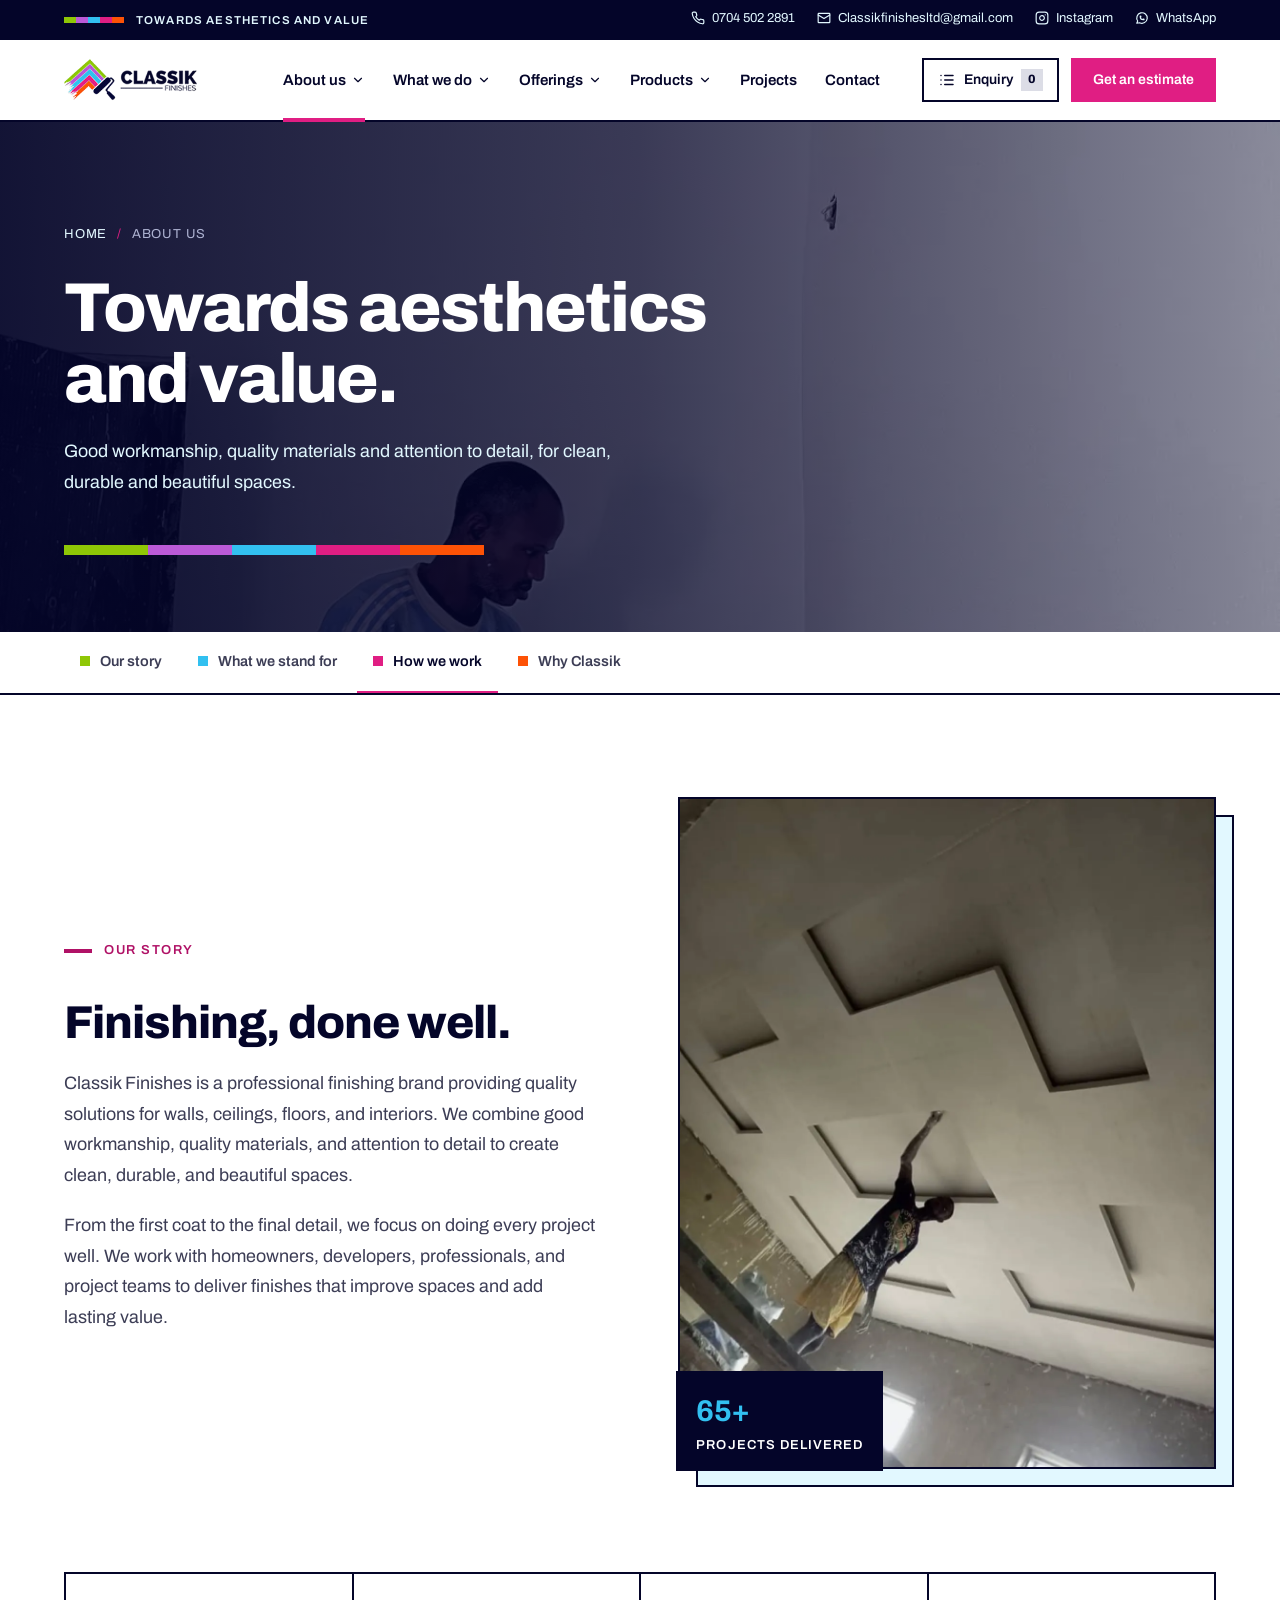
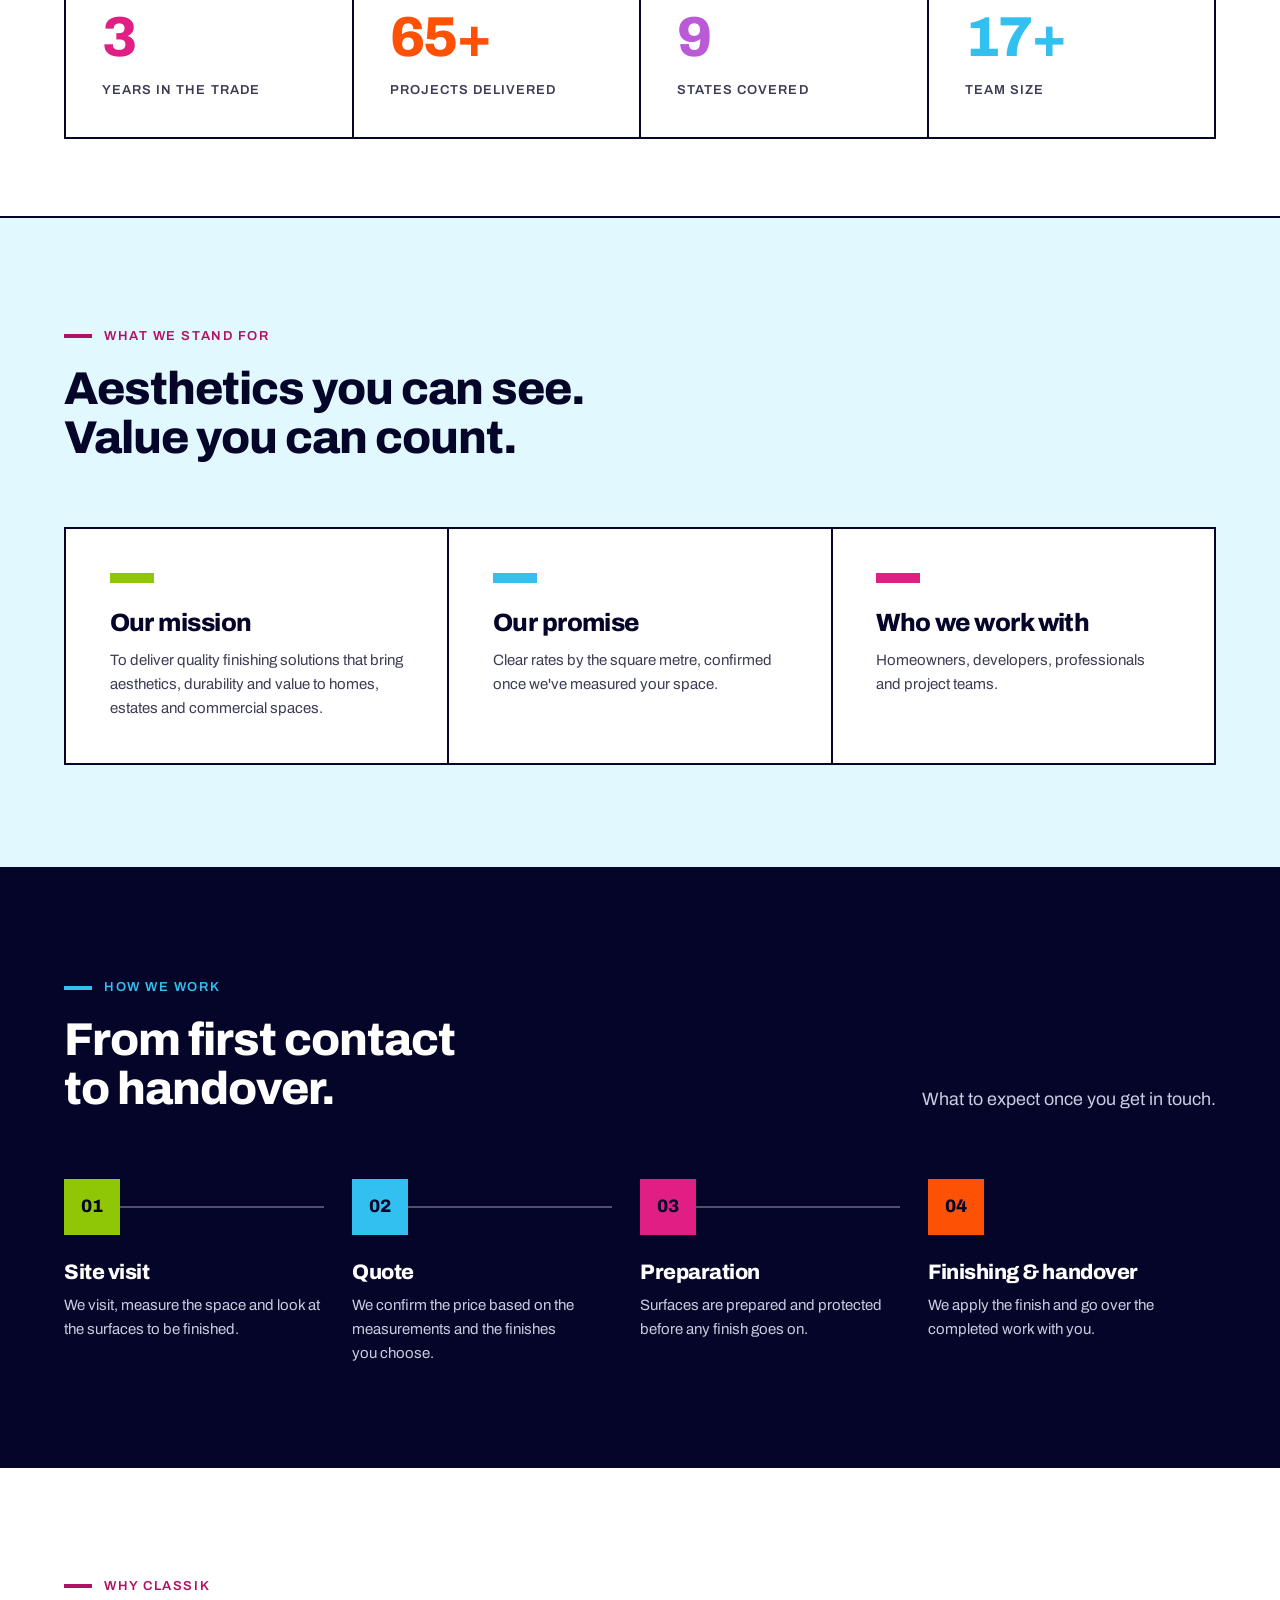
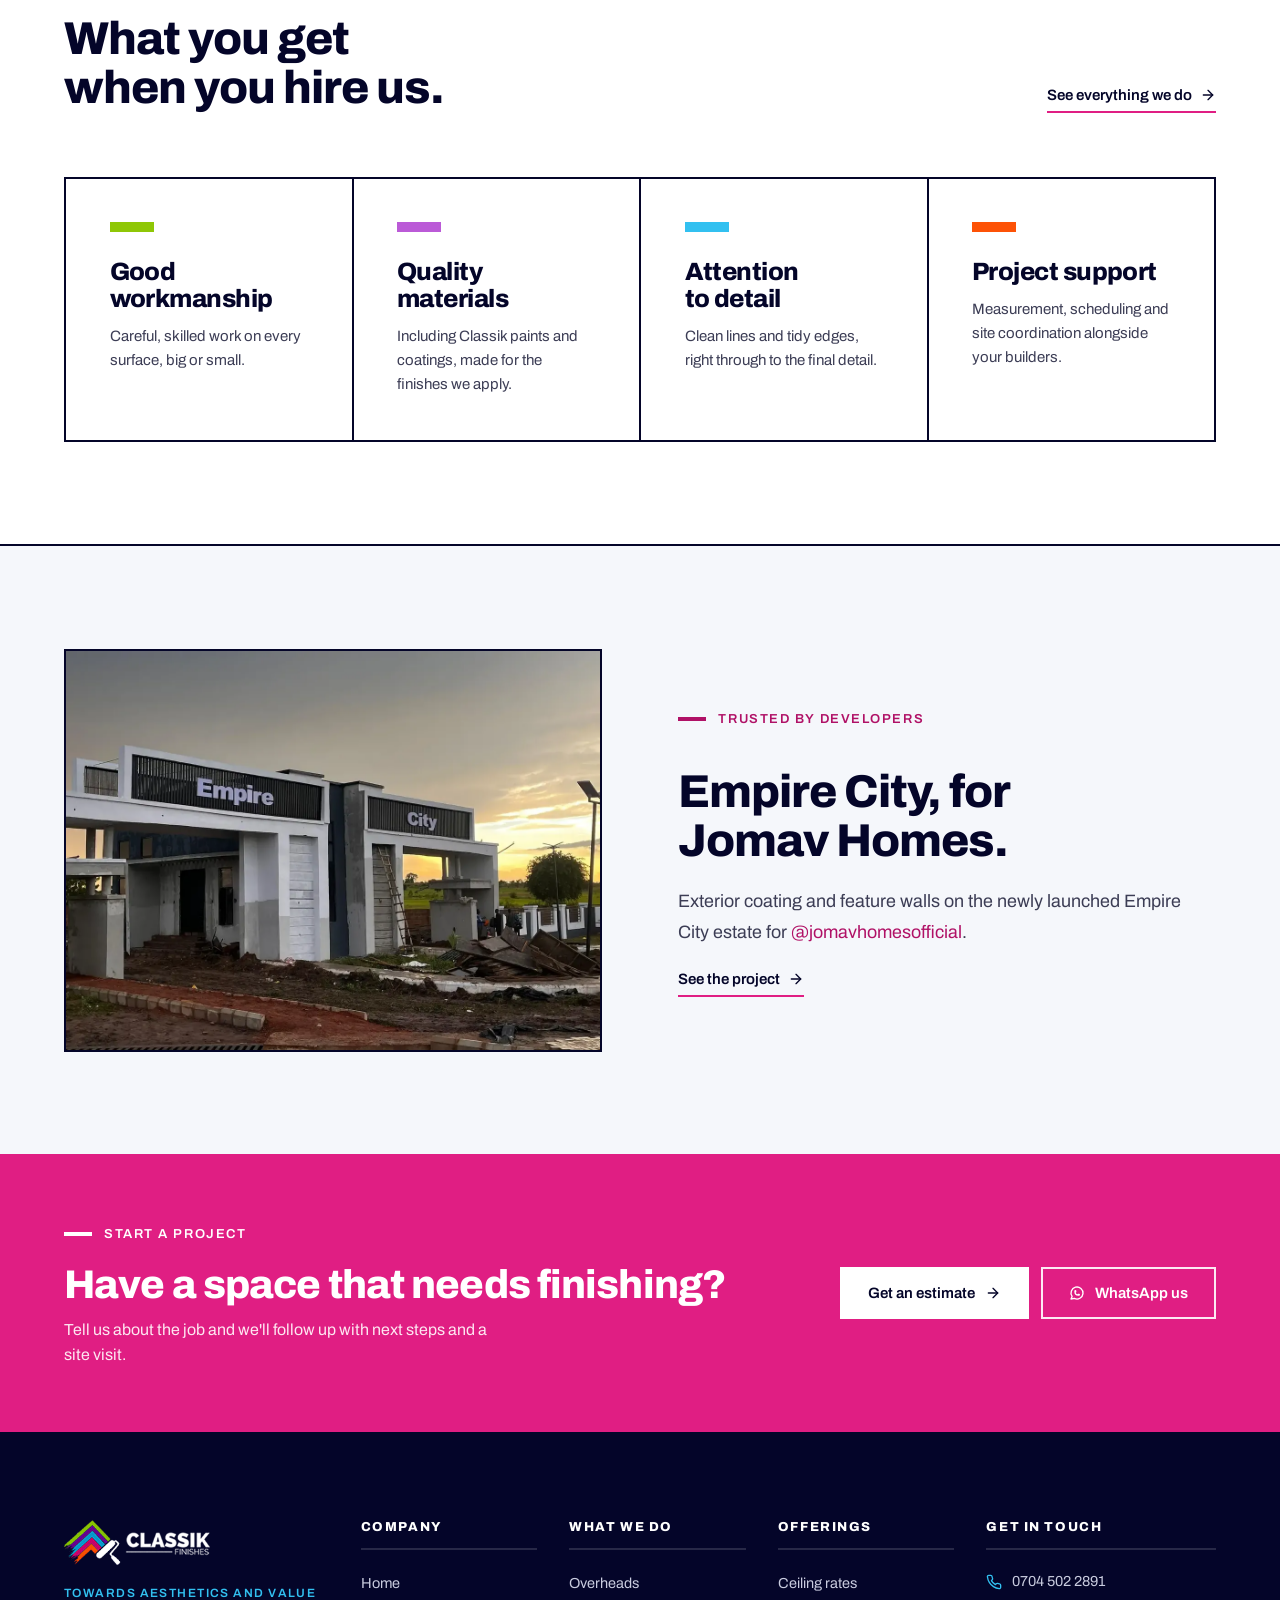
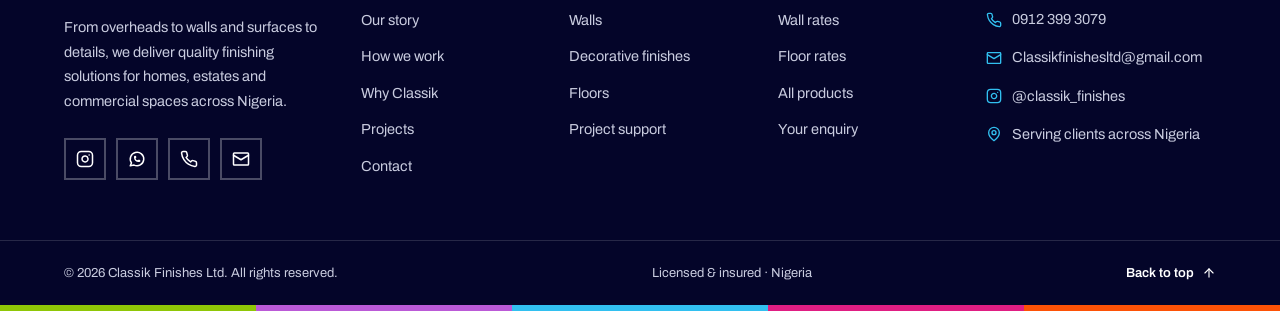
==== about/index.html @ a71bdcdf "Split site into multi-page layout with shared header and footer Replace the single-page prototype wi" ====
<!DOCTYPE html>
<html lang="en">
<head>
<meta charset="utf-8">
<meta name="viewport" content="width=device-width, initial-scale=1">
<title>About us — Classik Finishes</title>
<meta name="description" content="Classik Finishes is a professional finishing brand providing quality solutions for walls, ceilings, floors and interiors.">
<meta name="theme-color" content="#040529">
<link rel="icon" href="../assets/img/favicon.png">
<link rel="preconnect" href="https://fonts.googleapis.com">
<link rel="preconnect" href="https://fonts.gstatic.com" crossorigin>
<link rel="stylesheet" href="https://fonts.googleapis.com/css2?family=Archivo:wght@400;500;600;700;800&display=swap">
<link rel="stylesheet" href="../assets/css/site.css">
<script>document.documentElement.classList.add("js")</script>
<script src="../assets/js/data.js"></script>
<script src="../assets/js/site.js" defer></script>
</head>
<body id="top" data-page="about">
<script src="../assets/js/layout.js" data-part="header"></script>

<main id="main">

  <section class="page-hero">
    <div class="page-hero-media"><img src="../assets/img/interior-painting.webp" alt=""></div>
    <div class="container page-hero-inner">
      <ol class="breadcrumb"><li><a href="../">Home</a></li><li>About us</li></ol>
      <h1>Towards aesthetics and value.</h1>
      <p class="lead">Good workmanship, quality materials and attention to detail, for clean, durable and beautiful spaces.</p>
      <span class="brandbar brandbar-lg" aria-hidden="true"><i></i><i></i><i></i><i></i><i></i></span>
    </div>
  </section>

  <nav class="subnav" data-subnav aria-label="On this page">
    <div class="container"><ul>
      <li><a href="#story"><span class="dot" style="background:#8FC706"></span>Our story</a></li>
      <li><a href="#values"><span class="dot" style="background:#32C0F0"></span>What we stand for</a></li>
      <li><a href="#process"><span class="dot" style="background:#E01E83"></span>How we work</a></li>
      <li><a href="#why"><span class="dot" style="background:#FD5206"></span>Why Classik</a></li>
    </ul></div>
  </nav>

  <section class="section" id="story">
    <div class="container split">
      <div class="split-body reveal">
        <p class="eyebrow">Our story</p>
        <h2 class="h-2">Finishing, done well.</h2>
        <p class="lead">Classik Finishes is a professional finishing brand providing quality solutions for walls, ceilings, floors, and interiors. We combine good workmanship, quality materials, and attention to detail to create clean, durable, and beautiful spaces.</p>
        <p class="lead">From the first coat to the final detail, we focus on doing every project well. We work with homeowners, developers, professionals, and project teams to deliver finishes that improve spaces and add lasting value.</p>
      </div>
      <div class="framed reveal">
        <img src="../assets/img/pop-ceiling-install.webp" alt="A Classik Finishes crew member casting a stepped POP ceiling" style="aspect-ratio:4/5">
        <p class="framed-badge"><strong>65+</strong>Projects delivered</p>
      </div>
    </div>
  </section>

  <section class="section-tight" style="padding-top:0">
    <div class="container">
      <div class="stats reveal-stagger" data-render="stats"></div>
    </div>
  </section>

  <section class="section section-pale" id="values">
    <div class="container">
      <div class="section-head reveal">
        <div>
          <p class="eyebrow">What we stand for</p>
          <h2 class="h-2">Aesthetics you can see. Value you can count.</h2>
        </div>
      </div>
      <div class="pillars reveal-stagger">
        <div class="pillar" style="--c:#8FC706"><h3>Our mission</h3><p>To deliver quality finishing solutions that bring aesthetics, durability and value to homes, estates and commercial spaces.</p></div>
        <div class="pillar" style="--c:#32C0F0"><h3>Our promise</h3><p>Clear rates by the square metre, confirmed once we've measured your space.</p></div>
        <div class="pillar" style="--c:#E01E83"><h3>Who we work with</h3><p>Homeowners, developers, professionals and project teams.</p></div>
      </div>
    </div>
  </section>

  <section class="section section-ink" id="process">
    <div class="container">
      <div class="section-head reveal">
        <div>
          <p class="eyebrow eyebrow-light">How we work</p>
          <h2 class="h-2">From first contact to handover.</h2>
        </div>
        <p class="lead" style="color:#c9ccdf">What to expect once you get in touch.</p>
      </div>
      <ol class="steps reveal-stagger" style="list-style:none; padding:0; margin:0">
        <li class="step" style="--c:#8FC706"><div class="step-marker"><b>01</b><i></i></div><h3>Site visit</h3><p>We visit, measure the space and look at the surfaces to be finished.</p></li>
        <li class="step" style="--c:#32C0F0"><div class="step-marker"><b>02</b><i></i></div><h3>Quote</h3><p>We confirm the price based on the measurements and the finishes you choose.</p></li>
        <li class="step" style="--c:#E01E83"><div class="step-marker"><b>03</b><i></i></div><h3>Preparation</h3><p>Surfaces are prepared and protected before any finish goes on.</p></li>
        <li class="step" style="--c:#FD5206"><div class="step-marker"><b>04</b><i></i></div><h3>Finishing &amp; handover</h3><p>We apply the finish and go over the completed work with you.</p></li>
      </ol>
    </div>
  </section>

  <section class="section" id="why">
    <div class="container">
      <div class="section-head reveal">
        <div>
          <p class="eyebrow">Why Classik</p>
          <h2 class="h-2">What you get when you hire us.</h2>
        </div>
        <a class="link-arrow" href="../what-we-do/" style="justify-self:end">See everything we do <svg class="icon" width="16" height="16" viewBox="0 0 24 24" fill="none" stroke="currentColor" stroke-width="2" stroke-linecap="round" stroke-linejoin="round" aria-hidden="true"><path d="M5 12h14"/><path d="m12 5 7 7-7 7"/></svg></a>
      </div>
      <div class="pillars pillars-4 reveal-stagger">
        <div class="pillar" style="--c:#8FC706"><h3>Good workmanship</h3><p>Careful, skilled work on every surface, big or small.</p></div>
        <div class="pillar" style="--c:#BB5AD7"><h3>Quality materials</h3><p>Including Classik paints and coatings, made for the finishes we apply.</p></div>
        <div class="pillar" style="--c:#32C0F0"><h3>Attention to detail</h3><p>Clean lines and tidy edges, right through to the final detail.</p></div>
        <div class="pillar" style="--c:#FD5206"><h3>Project support</h3><p>Measurement, scheduling and site coordination alongside your builders.</p></div>
      </div>
    </div>
  </section>

  <!-- Testimonials: hidden until entries are added to CF.testimonials in assets/js/data.js -->
  <section class="section section-soft" data-render="testimonials" hidden style="border-top:2px solid var(--ink)">
    <div class="container">
      <div class="section-head reveal">
        <div>
          <p class="eyebrow">What clients say</p>
          <h2 class="h-2">In our clients' words.</h2>
        </div>
      </div>
      <div class="testimonial-grid reveal-stagger" data-testimonial-list></div>
    </div>
  </section>

  <section class="section section-soft" style="border-top:2px solid var(--ink)">
    <div class="container split">
      <div class="framed reveal"><img src="../assets/img/empire-city-gatehouse.webp" alt="The finished Empire City entrance gatehouse"></div>
      <div class="split-body reveal">
        <p class="eyebrow">Trusted by developers</p>
        <h2 class="h-2">Empire City, for Jomav Homes.</h2>
        <p class="lead">Exterior coating and feature walls on the newly launched Empire City estate for <a href="https://www.instagram.com/jomavhomesofficial/" target="_blank" rel="noreferrer">@jomavhomesofficial</a>.</p>
        <a class="link-arrow" href="../projects/">See the project <svg class="icon" width="16" height="16" viewBox="0 0 24 24" fill="none" stroke="currentColor" stroke-width="2" stroke-linecap="round" stroke-linejoin="round" aria-hidden="true"><path d="M5 12h14"/><path d="m12 5 7 7-7 7"/></svg></a>
      </div>
    </div>
  </section>

</main>

<script src="../assets/js/layout.js" data-part="footer"></script>
</body>
</html>
---- assets/css/site.css ----
/* Classik Finishes — site stylesheet.
   Brand: ink #040529, pale blue #E2F8FF, pink #E01E83, green #8FC706, purple #BB5AD7, cyan #32C0F0, orange #FD5206.
   Square corners and 2px ink rules throughout. */

:root {
  --ink: #040529;
  --ink-2: #0b0d3d;
  --pale: #E2F8FF;
  --white: #ffffff;
  --pink: #E01E83;
  --pink-deep: #B01166;
  --pink-press: #C71774;
  --green: #8FC706;
  --purple: #BB5AD7;
  --cyan: #32C0F0;
  --orange: #FD5206;
  --amber: #FD9A06;

  --text: #2a2b45;
  --text-2: #3c3d55;
  --text-3: #5a5b70;
  --rule: #dcdde6;
  --bg-soft: #f5f7fb;

  --font: "Archivo", system-ui, -apple-system, "Segoe UI", sans-serif;
  --container: 1240px;
  --gutter: clamp(16px, 5vw, 72px);
  --section: clamp(64px, 8vw, 120px);
  --topbar-h: 40px;
  --mainbar-h: 80px;
  --ease: cubic-bezier(.2, .8, .2, 1);
}
@media (max-width: 1080px) { :root { --topbar-h: 0px; --mainbar-h: 68px; } }

*, *::before, *::after { box-sizing: border-box; }
html { scroll-behavior: smooth; scroll-padding-top: calc(var(--mainbar-h) + 16px); -webkit-text-size-adjust: 100%; }
@media (prefers-reduced-motion: reduce) { html { scroll-behavior: auto; } }
body { margin: 0; font-family: var(--font); font-size: 16px; line-height: 1.6; color: var(--ink); background: var(--white); text-wrap: pretty; overflow-x: hidden; }
img, video { max-width: 100%; display: block; }
h1, h2, h3, h4 { font-weight: 800; line-height: 1.08; letter-spacing: -0.022em; margin: 0; color: var(--ink); text-wrap: balance; }
p { margin: 0; }
a { color: var(--pink-deep); text-decoration: none; }
a:hover { color: var(--pink); }
ul { margin: 0; padding: 0; list-style: none; }
button { font: inherit; }
:focus-visible { outline: 2px solid var(--pink); outline-offset: 2px; }
::selection { background: #fbd0e6; color: var(--ink); }
[hidden] { display: none !important; }
ol.breadcrumb { list-style: none; padding: 0; margin-top: 0; }
.sr-only { position: absolute; width: 1px; height: 1px; padding: 0; margin: -1px; overflow: hidden; clip: rect(0 0 0 0); white-space: nowrap; border: 0; }
.skip-link { position: absolute; left: 12px; top: -60px; z-index: 1000; background: var(--ink); color: #fff; padding: 10px 16px; }
.skip-link:focus { top: 12px; color: #fff; }
.icon { flex-shrink: 0; display: inline-block; vertical-align: middle; }

.container { width: 100%; max-width: calc(var(--container) + 2 * var(--gutter)); margin: 0 auto; padding-inline: var(--gutter); }
.section { padding-block: var(--section); }
.section-tight { padding-block: clamp(48px, 6vw, 80px); }
.section-pale { background: var(--pale); border-block: 2px solid var(--ink); }
.section-soft { background: var(--bg-soft); }
.section-ink { background: var(--ink); color: #fff; }
.section-ink h2, .section-ink h3 { color: #fff; }

/* ---------- Type helpers ---------- */
.eyebrow { display: inline-flex; align-items: center; gap: 12px; font-size: 13px; font-weight: 600; letter-spacing: 0.12em; text-transform: uppercase; color: var(--pink-deep); margin-bottom: 18px; }
.eyebrow::before { content: ""; width: 28px; height: 4px; background: currentColor; }
.eyebrow-light { color: var(--cyan); }
.h-display { font-size: clamp(40px, 6vw, 80px); line-height: 1.02; letter-spacing: -0.03em; }
.h-1 { font-size: clamp(34px, 4.6vw, 60px); line-height: 1.04; letter-spacing: -0.028em; }
.h-2 { font-size: clamp(28px, 3.6vw, 46px); line-height: 1.07; }
.h-3 { font-size: clamp(22px, 2.3vw, 28px); line-height: 1.15; letter-spacing: -0.015em; }
.lead { font-size: clamp(16px, 1.4vw, 18.5px); line-height: 1.7; color: var(--text-2); max-width: 60ch; }
.muted { color: var(--text-3); }
.accent-pink { color: var(--pink); }
.accent-cyan { color: var(--cyan); }
.section-head { display: grid; grid-template-columns: minmax(0, 1.4fr) minmax(0, 1fr); gap: 20px clamp(32px, 6vw, 96px); align-items: end; margin-bottom: clamp(36px, 5vw, 64px); }
.section-head .lead { justify-self: end; }
@media (max-width: 820px) { .section-head { grid-template-columns: 1fr; } .section-head .lead { justify-self: start; } }

.brandbar { display: inline-flex; height: 6px; width: 60px; flex-shrink: 0; }
.brandbar i { flex: 1; }
.brandbar i:nth-child(1) { background: var(--green); }
.brandbar i:nth-child(2) { background: var(--purple); }
.brandbar i:nth-child(3) { background: var(--cyan); }
.brandbar i:nth-child(4) { background: var(--pink); }
.brandbar i:nth-child(5) { background: var(--orange); }
.brandbar-lg { display: flex; width: min(100%, 420px); height: 10px; }

/* ---------- Buttons & links ---------- */
.btn { display: inline-flex; align-items: center; justify-content: flex-start; gap: 10px; min-height: 52px; padding: 14px 26px; border: 2px solid transparent; font-size: 15px; font-weight: 600; line-height: 1.2; cursor: pointer; transition: background 200ms ease, color 200ms ease, border-color 200ms ease, transform 200ms ease; text-align: left; }
.btn .icon { transition: transform 200ms ease; }
.btn:hover .icon { transform: translateX(3px); }
.btn-sm { min-height: 44px; padding: 10px 20px; font-size: 14px; }
.btn-block { display: flex; width: 100%; }
.btn-primary { background: var(--pink); border-color: var(--pink); color: #fff; }
.btn-primary:hover { background: var(--pink-press); border-color: var(--pink-press); color: #fff; }
.btn-primary:active { background: var(--pink-deep); }
.btn-ink { background: var(--ink); border-color: var(--ink); color: #fff; }
.btn-ink:hover { background: var(--ink-2); color: #fff; }
.btn-outline { background: transparent; border-color: var(--ink); color: var(--ink); }
.btn-outline:hover { background: var(--ink); color: #fff; }
.btn-light { background: #fff; border-color: #fff; color: var(--ink); }
.btn-light:hover { background: var(--pale); border-color: var(--pale); color: var(--ink); }
.btn-outline-light { background: transparent; border-color: rgba(255,255,255,.9); color: #fff; }
.btn-outline-light:hover { background: #fff; color: var(--ink); }
.btn-row { display: flex; flex-wrap: wrap; gap: 12px; }
.link-arrow { display: inline-flex; align-items: center; gap: 8px; font-weight: 600; font-size: 15px; color: var(--ink); border-bottom: 2px solid var(--pink); padding-bottom: 4px; }
.link-arrow .icon { transition: transform 200ms ease; }
.link-arrow:hover { color: var(--pink-deep); }
.link-arrow:hover .icon { transform: translateX(4px); }
.section-ink .link-arrow, .link-arrow-light { color: #fff; border-color: var(--cyan); }
.section-ink .link-arrow:hover, .link-arrow-light:hover { color: var(--cyan); }

/* ---------- Header ---------- */
.site-header { position: sticky; top: calc(-1 * var(--topbar-h)); z-index: 100; background: #fff; transition: background 260ms ease, box-shadow 260ms ease, transform 300ms var(--ease); }
.topbar { background: var(--ink); color: #E2F8FF; font-size: 13px; height: var(--topbar-h); overflow: hidden; }
.topbar-inner { height: 100%; display: flex; align-items: center; justify-content: space-between; gap: 24px; }
.topbar-tag { display: flex; align-items: center; gap: 12px; letter-spacing: .1em; text-transform: uppercase; font-size: 11.5px; font-weight: 600; }
.topbar-links { display: flex; align-items: center; gap: 22px; }
.topbar-links a { display: inline-flex; align-items: center; gap: 7px; color: #E2F8FF; }
.topbar-links a:hover { color: var(--cyan); }
@media (max-width: 1080px) { .topbar { display: none; } }

.mainbar { position: relative; border-bottom: 2px solid var(--ink); background: inherit; }
.mainbar-inner { height: var(--mainbar-h); display: flex; align-items: center; gap: 28px; }
.brand { position: relative; display: block; flex-shrink: 0; margin-right: auto; }
.brand img { height: 42px; width: auto; }
.brand .brand-light { position: absolute; inset: 0; opacity: 0; }
@media (max-width: 1080px) { .brand img { height: 36px; } }

.primary-nav > ul { display: flex; align-items: stretch; height: var(--mainbar-h); }
.nav-item { display: flex; }
.nav-link { position: relative; display: flex; align-items: center; gap: 5px; padding: 0 14px; font-size: 15px; font-weight: 600; color: var(--ink); white-space: nowrap; }
.nav-link::after { content: ""; position: absolute; left: 14px; right: 14px; bottom: -2px; height: 4px; background: var(--pink); transform: scaleX(0); transform-origin: left; transition: transform 240ms var(--ease); }
.nav-link:hover, .nav-item:focus-within > .nav-link { color: var(--ink); }
.nav-item:hover > .nav-link::after, .nav-item:focus-within > .nav-link::after, .nav-link[aria-current="page"]::after { transform: scaleX(1); }
.nav-link .icon { transition: transform 200ms ease; }
.nav-item:hover > .nav-link .icon { transform: rotate(180deg); }

.mega { position: absolute; left: 0; right: 0; top: 100%; background: #fff; border-bottom: 2px solid var(--ink); box-shadow: 0 30px 60px -30px rgba(4,5,41,.35); opacity: 0; visibility: hidden; transform: translateY(-8px); transition: opacity 200ms ease, transform 240ms var(--ease), visibility 0s linear 240ms; margin-top: 2px; }
.nav-item.has-mega:hover > .mega, .nav-item.has-mega:focus-within > .mega, .nav-item.is-open > .mega { opacity: 1; visibility: visible; transform: none; transition-delay: 0s; }
.nav-item.is-closed > .mega { opacity: 0 !important; visibility: hidden !important; }
.mega-inner { display: grid; grid-template-columns: minmax(0, 1fr) minmax(0, 1.6fr) minmax(0, .9fr); gap: 40px; padding-block: 40px 44px; }
.mega-intro { border-right: 2px solid var(--rule); padding-right: 32px; }
.mega-blurb { font-size: 21px; font-weight: 800; line-height: 1.25; letter-spacing: -.015em; margin-bottom: 26px; color: var(--ink); }
.mega-links { display: grid; gap: 6px 28px; align-content: start; }
.mega-links.is-two-col { grid-template-columns: 1fr 1fr; }
.mega-links a { display: block; padding: 12px 0; border-bottom: 1px solid var(--rule); color: var(--ink); }
.mega-link-title { display: flex; align-items: center; justify-content: space-between; font-weight: 600; font-size: 16px; }
.mega-link-title .icon { color: var(--pink); opacity: 0; transform: translateX(-6px); transition: opacity 200ms ease, transform 200ms ease; }
.mega-links a:hover .mega-link-title .icon { opacity: 1; transform: none; }
.mega-links a:hover .mega-link-title { color: var(--pink-deep); }
.mega-link-desc { display: block; font-size: 13.5px; color: var(--text-3); margin-top: 2px; }
.mega-media { background: var(--pale); aspect-ratio: 4 / 3; overflow: hidden; }
.mega-media img { width: 100%; height: 100%; object-fit: cover; }
.mega-media.is-contain img { object-fit: contain; padding: 18px; }

.header-actions { display: flex; align-items: center; gap: 12px; }
.enquiry-pill { position: relative; display: inline-flex; align-items: center; gap: 8px; height: 44px; padding: 0 14px; border: 2px solid var(--ink); color: var(--ink); font-size: 14px; font-weight: 600; }
.enquiry-pill:hover { background: var(--ink); color: #fff; }
.enquiry-count { min-width: 22px; height: 22px; padding: 0 6px; display: inline-grid; place-items: center; background: var(--rule); color: var(--ink); font-size: 12px; font-weight: 800; }
.enquiry-pill.has-items .enquiry-count { background: var(--pink); color: #fff; }
.enquiry-pill.bump { animation: bump 420ms var(--ease); }
@keyframes bump { 30% { transform: scale(1.12); } }
.menu-toggle { display: none; width: 48px; height: 48px; align-items: center; justify-content: center; background: transparent; border: 2px solid var(--ink); color: var(--ink); cursor: pointer; padding: 0; }
.menu-toggle .menu-close { display: none; }
.menu-toggle[aria-expanded="true"] .menu-open { display: none; }
.menu-toggle[aria-expanded="true"] .menu-close { display: flex; }
.menu-toggle span { display: flex; }

@media (max-width: 1240px) { .nav-link { padding: 0 10px; font-size: 14.5px; } .nav-link::after { left: 10px; right: 10px; } .enquiry-pill-label { display: none; } }
@media (max-width: 1080px) {
  .primary-nav, .header-cta { display: none; }
  .menu-toggle { display: inline-flex; }
  .mainbar-inner { gap: 10px; }
}

.drawer { position: fixed; left: 0; right: 0; top: var(--mainbar-h); bottom: 0; z-index: 99; background: #fff; overflow-y: auto; overscroll-behavior: contain; border-top: 2px solid var(--ink); padding: 8px var(--gutter) 32px; animation: drawerIn 280ms var(--ease); }
@keyframes drawerIn { from { opacity: 0; transform: translateY(-10px); } }
.drawer[hidden] { display: none; }
.drawer-link { display: flex; align-items: center; justify-content: space-between; padding: 18px 0; font-size: 20px; font-weight: 800; color: var(--ink); border-bottom: 1px solid var(--rule); cursor: pointer; list-style: none; }
.drawer-link::-webkit-details-marker { display: none; }
.drawer details[open] > summary .icon { transform: rotate(180deg); }
.drawer-sub { padding: 6px 0 14px 14px; border-left: 4px solid var(--pink); margin: 12px 0 8px; }
.drawer-sub a { display: block; padding: 9px 0; font-size: 16px; color: var(--text); }
.drawer-foot { display: grid; gap: 12px; margin-top: 28px; }
.drawer-foot p { font-size: 15px; margin-top: 8px; }
body.drawer-open { overflow: hidden; }

/* Transparent header over the homepage hero */
.has-hero .site-header { position: fixed; top: 0; left: 0; right: 0; background: transparent; }
.has-hero .site-header .topbar { background: rgba(4,5,41,.55); }
.has-hero .site-header .mainbar { border-bottom-color: rgba(255,255,255,.22); }
.has-hero .site-header:not(.is-solid) .nav-link,
.has-hero .site-header:not(.is-solid) .enquiry-pill,
.has-hero .site-header:not(.is-solid) .menu-toggle { color: #fff; border-color: rgba(255,255,255,.8); }
.has-hero .site-header:not(.is-solid) .enquiry-pill:hover { background: #fff; color: var(--ink); }
.has-hero .site-header:not(.is-solid) .brand-light { opacity: 1; }
.has-hero .site-header:not(.is-solid) .brand-dark { opacity: 0; }
.has-hero .site-header.is-solid { background: #fff; box-shadow: 0 10px 30px -18px rgba(4,5,41,.4); }
.has-hero .site-header.is-solid .mainbar { border-bottom-color: var(--ink); }
.has-hero .site-header.is-solid .topbar { background: var(--ink); }
.has-hero .site-header.is-scrolled { transform: translateY(calc(-1 * var(--topbar-h))); }
.brand img { transition: opacity 200ms ease; }

/* ---------- Footer ---------- */
.site-footer { background: var(--ink); color: #c9ccdf; margin-top: 0; }
.footer-cta { background: var(--pink); color: #fff; }
.footer-cta-inner { display: flex; align-items: center; justify-content: space-between; gap: 28px 48px; flex-wrap: wrap; padding-block: clamp(40px, 5vw, 64px); }
.footer-cta .eyebrow { color: #fff; }
.footer-cta-title { font-size: clamp(26px, 3.2vw, 40px); font-weight: 800; line-height: 1.1; letter-spacing: -.022em; color: #fff; }
.footer-cta-copy { margin-top: 10px; color: #FDE7F1; max-width: 52ch; }
.footer-cta-actions { display: flex; gap: 12px; flex-wrap: wrap; }
.footer-cta .btn-outline-light:hover { color: var(--pink-deep); }
.footer-main { padding-block: clamp(56px, 7vw, 88px) clamp(40px, 5vw, 60px); }
.footer-grid { display: grid; grid-template-columns: minmax(0, 1.5fr) repeat(3, minmax(0, 1fr)) minmax(0, 1.3fr); gap: 40px 32px; }
.footer-brand img { height: 46px; width: auto; }
.footer-tag { margin: 18px 0 12px; font-size: 12px; letter-spacing: .12em; text-transform: uppercase; font-weight: 600; color: var(--cyan); }
.footer-brand p:not(.footer-tag) { font-size: 14.5px; line-height: 1.7; max-width: 38ch; }
.social { display: flex; gap: 10px; margin-top: 24px; }
.social a { width: 42px; height: 42px; display: grid; place-items: center; border: 2px solid rgba(255,255,255,.28); color: #fff; transition: background 200ms ease, border-color 200ms ease; }
.social a:hover { background: var(--pink); border-color: var(--pink); color: #fff; }
.footer-title { font-size: 13px; letter-spacing: .12em; text-transform: uppercase; color: #fff; margin-bottom: 20px; padding-bottom: 14px; border-bottom: 2px solid rgba(255,255,255,.14); }
.footer-col li + li { margin-top: 11px; }
.footer-col a, .footer-col span { color: #c9ccdf; font-size: 14.5px; display: inline-flex; align-items: center; gap: 10px; }
.footer-col a:hover { color: #fff; }
.footer-contact .icon { color: var(--cyan); }
.footer-contact a { word-break: break-word; }
.footer-bottom { border-top: 1px solid rgba(255,255,255,.14); }
.footer-bottom-inner { display: flex; justify-content: space-between; align-items: center; gap: 12px 32px; flex-wrap: wrap; padding-block: 22px; font-size: 13px; }
.to-top { display: inline-flex; align-items: center; gap: 8px; color: #fff; font-weight: 600; }
.to-top:hover { color: var(--cyan); }
.brandbar-footer { display: flex; width: 100%; height: 6px; }
@media (max-width: 1080px) { .footer-grid { grid-template-columns: repeat(3, minmax(0, 1fr)); } .footer-brand { grid-column: 1 / -1; } }
@media (max-width: 640px) { .footer-grid { grid-template-columns: 1fr 1fr; } .footer-contact { grid-column: 1 / -1; } }

/* ---------- Home hero slider ---------- */
.hero { position: relative; min-height: max(620px, 100svh); background: var(--ink); color: #fff; overflow: hidden; isolation: isolate; }
.hero-slide { position: absolute; inset: 0; opacity: 0; visibility: hidden; transition: opacity 900ms ease, visibility 0s linear 900ms; }
.hero-slide.is-active { opacity: 1; visibility: visible; transition-delay: 0s; z-index: 1; }
.hero-media { position: absolute; inset: 0; }
.hero-media img, .hero-media video { width: 100%; height: 100%; object-fit: cover; }
.hero-slide.is-active .hero-media img { animation: kenburns 9s ease-out both; }
@keyframes kenburns { from { transform: scale(1.08); } to { transform: scale(1); } }
.hero-slide::after { content: ""; position: absolute; inset: 0; background: linear-gradient(90deg, rgba(4,5,41,.9) 0%, rgba(4,5,41,.7) 45%, rgba(4,5,41,.3) 100%), linear-gradient(0deg, rgba(4,5,41,.7) 0%, rgba(4,5,41,0) 40%); }
.hero-content { position: relative; z-index: 2; height: 100%; display: flex; flex-direction: column; justify-content: center; padding-top: calc(var(--topbar-h) + var(--mainbar-h) + 40px); padding-bottom: 150px; min-height: max(620px, 100svh); }
.hero-content > * { max-width: 820px; }
.hero-kicker { display: inline-flex; align-items: center; gap: 14px; font-size: 13px; font-weight: 600; letter-spacing: .14em; text-transform: uppercase; color: var(--cyan); margin-bottom: 22px; }
.hero h1, .hero .hero-title { font-size: clamp(42px, 6.4vw, 88px); line-height: 1.0; letter-spacing: -0.032em; color: #fff; font-weight: 800; }
.hero-title .hl-cyan { color: var(--cyan); }
.hero-title .hl-green { color: var(--green); }
.hero-title .hl-amber { color: var(--amber); }
.hero-copy { font-size: clamp(16px, 1.4vw, 19px); line-height: 1.65; color: #E2F8FF; max-width: 54ch; margin-top: 26px; }
.hero .btn-row { margin-top: 34px; }
.hero-slide.is-active .hero-anim { animation: rise 800ms var(--ease) both; }
.hero-slide.is-active .hero-anim:nth-child(2) { animation-delay: 120ms; }
.hero-slide.is-active .hero-anim:nth-child(3) { animation-delay: 240ms; }
.hero-slide.is-active .hero-anim:nth-child(4) { animation-delay: 360ms; }
@keyframes rise { from { opacity: 0; transform: translateY(36px); } to { opacity: 1; transform: none; } }

.hero-controls { position: absolute; z-index: 5; left: 0; right: 0; bottom: 0; }
.hero-controls-inner { display: flex; align-items: flex-end; justify-content: space-between; gap: 24px; padding-bottom: 36px; }
.hero-tabs { display: grid; grid-template-columns: repeat(3, minmax(0, 1fr)); gap: 14px; flex: 1; max-width: 760px; }
.hero-tab { text-align: left; background: transparent; border: 0; color: rgba(255,255,255,.62); padding: 0; cursor: pointer; font-size: 13.5px; font-weight: 600; }
.hero-tab-bar { display: block; height: 3px; background: rgba(255,255,255,.25); margin-bottom: 12px; overflow: hidden; }
.hero-tab-bar i { display: block; height: 100%; width: 100%; background: var(--pink); transform: scaleX(0); transform-origin: left; }
.hero-tab.is-active { color: #fff; }
.hero-tab.is-active .hero-tab-bar i { transform: scaleX(1); }
.hero.is-playing .hero-tab.is-active .hero-tab-bar i { animation: progress var(--hero-interval, 7000ms) linear both; }
@keyframes progress { from { transform: scaleX(0); } to { transform: scaleX(1); } }
.hero-tab-num { color: var(--cyan); margin-right: 8px; }
.hero-arrows { display: flex; gap: 8px; }
.hero-arrow { width: 52px; height: 52px; display: grid; place-items: center; background: rgba(4,5,41,.35); border: 2px solid rgba(255,255,255,.7); color: #fff; cursor: pointer; transition: background 200ms ease; }
.hero-arrow:hover { background: #fff; color: var(--ink); }
.hero-scroll { position: absolute; z-index: 5; right: var(--gutter); top: 50%; transform: translateY(-50%) rotate(90deg); transform-origin: right center; font-size: 11px; letter-spacing: .2em; text-transform: uppercase; color: rgba(255,255,255,.7); display: none; }
@media (max-width: 720px) {
  .hero-tab-label { display: none; }
  .hero-tabs { gap: 8px; }
  .hero-content { padding-bottom: 120px; }
}

/* ---------- Inner page banner ---------- */
.page-hero { position: relative; background: var(--ink); color: #fff; overflow: hidden; isolation: isolate; }
.page-hero-media { position: absolute; inset: 0; z-index: -1; }
.page-hero-media img { width: 100%; height: 100%; object-fit: cover; }
.page-hero-media::after { content: ""; position: absolute; inset: 0; background: linear-gradient(90deg, rgba(4,5,41,.94) 0%, rgba(4,5,41,.78) 50%, rgba(4,5,41,.45) 100%); }
.page-hero-inner { padding-block: clamp(56px, 8vw, 110px) clamp(48px, 6vw, 84px); }
.breadcrumb { display: flex; flex-wrap: wrap; align-items: center; gap: 10px; font-size: 13px; letter-spacing: .06em; text-transform: uppercase; color: #aeb3d2; margin-bottom: 28px; }
.breadcrumb a { color: #E2F8FF; }
.breadcrumb a:hover { color: var(--cyan); }
.breadcrumb li + li::before { content: "/"; margin-right: 10px; color: var(--pink); }
.page-hero h1 { font-size: clamp(38px, 5.4vw, 72px); line-height: 1.02; letter-spacing: -.03em; color: #fff; max-width: 18ch; animation: rise 800ms var(--ease) both; }
.page-hero .lead { color: #E2F8FF; margin-top: 22px; animation: rise 800ms var(--ease) 120ms both; }
.page-hero .brandbar-lg { margin-top: clamp(32px, 4vw, 48px); }

/* Sticky in-page subnav (like corporate section tabs) */
.subnav { position: sticky; top: var(--mainbar-h); z-index: 50; background: #fff; border-bottom: 2px solid var(--ink); }
.subnav ul { display: flex; gap: 4px; overflow-x: auto; scrollbar-width: none; }
.subnav ul::-webkit-scrollbar { display: none; }
.subnav a { display: flex; align-items: center; gap: 10px; white-space: nowrap; padding: 18px 16px; font-size: 14.5px; font-weight: 600; color: var(--text-2); border-bottom: 4px solid transparent; margin-bottom: -2px; }
.subnav a:hover { color: var(--ink); }
.subnav a.is-active { color: var(--ink); border-bottom-color: var(--pink); }
.subnav .dot { width: 10px; height: 10px; flex-shrink: 0; }

/* ---------- Stats ---------- */
.stats { display: grid; grid-template-columns: repeat(4, minmax(0, 1fr)); border: 2px solid var(--ink); background: var(--ink); gap: 2px; }
.stat { background: #fff; padding: clamp(24px, 3vw, 36px); }
.stat-value { font-size: clamp(38px, 4.4vw, 60px); font-weight: 800; line-height: 1; letter-spacing: -.03em; }
.stat-label { margin-top: 14px; font-size: 13px; letter-spacing: .08em; text-transform: uppercase; color: var(--text-2); font-weight: 600; }
.stats-2 { grid-template-columns: repeat(2, minmax(0, 1fr)); }
@media (max-width: 720px) { .stats { grid-template-columns: repeat(2, minmax(0, 1fr)); } }

/* ---------- Split intro ---------- */
.split { display: grid; grid-template-columns: repeat(2, minmax(0, 1fr)); gap: clamp(36px, 6vw, 96px); align-items: center; }
.split-top { align-items: start; }
.split > .split-body > * + * { margin-top: 20px; }
.split .h-2 + .lead { margin-top: 20px; }
@media (max-width: 900px) { .split { grid-template-columns: 1fr; } }
.statement { font-size: clamp(26px, 3.2vw, 42px); line-height: 1.16; letter-spacing: -.022em; font-weight: 800; }
.statement em { font-style: normal; color: var(--pink); }

.framed { position: relative; }
.framed img, .framed video { width: 100%; aspect-ratio: 4 / 3; object-fit: cover; border: 2px solid var(--ink); }
.framed::before { content: ""; position: absolute; inset: 18px -18px -18px 18px; background: var(--pale); border: 2px solid var(--ink); z-index: -1; }
.framed-tall img { aspect-ratio: 4 / 5; }
.framed-badge { position: absolute; left: -2px; bottom: -2px; background: var(--ink); color: #fff; padding: 16px 20px; font-size: 13px; letter-spacing: .08em; text-transform: uppercase; font-weight: 600; }
.framed-badge strong { display: block; font-size: 30px; letter-spacing: -.02em; text-transform: none; color: var(--cyan); }
@media (max-width: 900px) { .framed::before { inset: 12px -10px -12px 12px; } }

/* ---------- Business / capability cards (home) ---------- */
.biz-grid { display: grid; grid-template-columns: repeat(6, minmax(0, 1fr)); gap: clamp(14px, 1.6vw, 20px); }
.biz-card { grid-column: span 2; position: relative; display: flex; flex-direction: column; justify-content: flex-end; min-height: 440px; overflow: hidden; color: #fff; background: var(--ink); isolation: isolate; }
.biz-card:nth-child(4), .biz-card:nth-child(5) { grid-column: span 3; min-height: 380px; }
.biz-card img { position: absolute; inset: 0; width: 100%; height: 100%; object-fit: cover; z-index: -2; transition: transform 700ms var(--ease); }
.biz-card::before { content: ""; position: absolute; inset: 0; z-index: -1; background: linear-gradient(180deg, rgba(4,5,41,.05) 20%, rgba(4,5,41,.92) 100%); transition: background 300ms ease; }
.biz-card::after { content: ""; position: absolute; left: 0; right: 0; top: 0; height: 6px; background: var(--c, var(--pink)); }
.biz-card:hover img, .biz-card:focus-visible img { transform: scale(1.06); }
.biz-card:hover::before { background: linear-gradient(180deg, rgba(4,5,41,.25) 0%, rgba(4,5,41,.95) 100%); }
.biz-body { padding: clamp(22px, 2.6vw, 32px); }
.biz-num { display: inline-flex; align-items: center; gap: 10px; font-size: 12.5px; font-weight: 700; letter-spacing: .12em; text-transform: uppercase; color: #fff; }
.biz-num::before { content: ""; width: 12px; height: 12px; background: var(--c, var(--pink)); }
.biz-card h3 { color: #fff; font-size: clamp(22px, 2.2vw, 28px); margin: 10px 0 10px; }
.biz-card p { color: #E2F8FF; font-size: 14.5px; line-height: 1.6; max-width: 40ch; }
.biz-more { display: inline-flex; align-items: center; gap: 8px; margin-top: 18px; font-weight: 600; font-size: 14px; color: #fff; }
.biz-more .icon { transition: transform 200ms ease; }
.biz-card:hover .biz-more .icon { transform: translateX(4px); }
.biz-card:hover, .biz-card:focus-visible { color: #fff; }
@media (max-width: 980px) { .biz-card, .biz-card:nth-child(4), .biz-card:nth-child(5) { grid-column: span 3; min-height: 360px; } .biz-card:nth-child(5) { grid-column: span 6; } }
@media (max-width: 600px) { .biz-grid { grid-template-columns: 1fr; } .biz-card, .biz-card:nth-child(n) { grid-column: auto; min-height: 320px; } }

/* ---------- Rate list (home teaser) ---------- */
.rate-list { border-top: 2px solid rgba(255,255,255,.9); }
.rate-list li { display: grid; grid-template-columns: 14px minmax(0, 1fr) auto; align-items: center; gap: 18px; padding: 20px 0; border-bottom: 1px solid rgba(255,255,255,.18); }
.rate-list .sw { width: 14px; height: 14px; }
.rate-list .rate-name { font-size: 18px; font-weight: 600; color: #fff; }
.rate-list .rate-group { display: block; font-size: 12px; letter-spacing: .1em; text-transform: uppercase; color: #aeb3d2; font-weight: 600; }
.rate-list .rate-price { font-size: clamp(20px, 2vw, 26px); font-weight: 800; color: #fff; text-align: right; letter-spacing: -.02em; }
.rate-list .rate-price small { display: block; font-size: 11px; letter-spacing: .1em; text-transform: uppercase; color: #aeb3d2; font-weight: 600; }

/* ---------- Rate cards (offerings) ---------- */
.group-head { display: flex; align-items: center; flex-wrap: wrap; gap: 12px 18px; margin-bottom: 26px; }
.group-head .sw { width: 44px; height: 10px; }
.group-head p { flex-basis: 100%; color: var(--text-3); max-width: 60ch; }
.card-grid { display: grid; grid-template-columns: repeat(auto-fill, minmax(260px, 1fr)); gap: clamp(16px, 2vw, 24px); }
.rate-card { position: relative; display: grid; grid-template-rows: auto 1fr auto; min-height: 300px; padding: 28px 24px 22px; background: #fff; border: 2px solid var(--rule); border-top: 6px solid var(--c); overflow: hidden; transition: transform 240ms ease, box-shadow 240ms ease, border-color 240ms ease, background 240ms ease; }
.rate-card:hover { transform: translateY(-6px); box-shadow: 0 24px 48px -26px rgba(4,5,41,.45); border-color: var(--ink); border-top-color: var(--c); }
.rate-card.is-selected { background: var(--pale); border-color: var(--ink); border-top-color: var(--c); }
.rate-card-num { position: absolute; right: 12px; top: -14px; font-size: 96px; font-weight: 800; line-height: 1; color: var(--c); opacity: .14; pointer-events: none; }
.rate-card h3 { position: relative; font-size: clamp(20px, 2vw, 24px); max-width: 80%; margin-bottom: 12px; }
.rate-card-note { position: relative; font-size: 14px; color: var(--text-3); margin-bottom: 24px; }
.rate-unit { font-size: 11.5px; letter-spacing: .09em; text-transform: uppercase; color: var(--text-2); font-weight: 600; }
.rate-amount { font-size: clamp(24px, 2.6vw, 30px); font-weight: 800; letter-spacing: -.02em; margin: 6px 0 18px; }

.add-btn { display: flex; align-items: center; justify-content: space-between; gap: 10px; width: 100%; background: transparent; border: 0; border-top: 2px solid var(--rule); padding: 14px 0 0; font-size: 12.5px; font-weight: 700; letter-spacing: .09em; text-transform: uppercase; color: var(--pink-deep); cursor: pointer; text-align: left; }
.add-btn .icon { transition: transform 240ms var(--ease); }
.add-btn:hover { color: var(--pink); }
.add-btn[aria-pressed="true"] { color: var(--ink); border-top-color: var(--ink); }
.add-btn[aria-pressed="true"] .icon-plus { display: none; }
.add-btn[aria-pressed="false"] .icon-check { display: none; }

/* ---------- Product cards ---------- */
.product-card { display: flex; flex-direction: column; background: #fff; border: 2px solid var(--rule); transition: transform 240ms ease, box-shadow 240ms ease, border-color 240ms ease; scroll-margin-top: calc(var(--mainbar-h) + 80px); }
.product-card:hover { transform: translateY(-6px); box-shadow: 0 24px 48px -26px rgba(4,5,41,.45); border-color: var(--ink); }
.product-card.is-selected { border-color: var(--ink); background: var(--pale); }
.product-card:target { border-color: var(--pink); box-shadow: 0 0 0 4px rgba(224,30,131,.2); }
.product-media { position: relative; aspect-ratio: 1 / 1; background: linear-gradient(180deg, #fff 0%, var(--bg-soft) 100%); display: grid; place-items: center; padding: 22px; overflow: hidden; }
.product-card.is-selected .product-media { background: #fff; }
.product-media img { max-height: 100%; width: auto; object-fit: contain; transition: transform 500ms var(--ease); }
.product-card:hover .product-media img { transform: scale(1.06) rotate(-1.5deg); }
.product-size { position: absolute; left: 14px; top: 14px; background: var(--ink); color: #fff; font-size: 12px; font-weight: 700; letter-spacing: .06em; padding: 5px 10px; }
.product-body { display: flex; flex-direction: column; flex: 1; padding: 20px 22px 22px; }
.product-cat { font-size: 11.5px; letter-spacing: .1em; text-transform: uppercase; color: var(--pink-deep); font-weight: 700; margin-bottom: 8px; }
.product-body h3 { font-size: 20px; margin-bottom: 8px; }
.product-body .muted { font-size: 14px; flex: 1; margin-bottom: 18px; }
.product-price { font-size: clamp(20px, 2.2vw, 24px); font-weight: 800; letter-spacing: -.02em; margin-bottom: 14px; }

.chips { display: flex; flex-wrap: wrap; gap: 8px; margin-bottom: clamp(28px, 3.5vw, 40px); }
.chip { background: #fff; border: 2px solid var(--ink); color: var(--ink); padding: 10px 18px; font-size: 14px; font-weight: 600; cursor: pointer; transition: background 200ms ease, color 200ms ease; }
.chip:hover { background: var(--pale); }
.chip[aria-pressed="true"] { background: var(--ink); color: #fff; }
.chip-count { margin-left: 6px; opacity: .6; font-weight: 500; }

/* Horizontal product scroller (home) */
.scroller { display: grid; grid-auto-flow: column; grid-auto-columns: minmax(250px, calc((100% - 3 * 20px) / 4)); gap: 20px; overflow-x: auto; scroll-snap-type: x mandatory; padding-bottom: 18px; scrollbar-width: thin; scrollbar-color: var(--ink) var(--rule); }
.scroller > * { scroll-snap-align: start; }
.scroller-nav { display: flex; gap: 8px; }
.icon-btn { width: 48px; height: 48px; display: grid; place-items: center; background: #fff; border: 2px solid var(--ink); color: var(--ink); cursor: pointer; }
.icon-btn:hover { background: var(--ink); color: #fff; }
.head-with-actions { display: flex; align-items: flex-end; justify-content: space-between; gap: 24px; flex-wrap: wrap; margin-bottom: clamp(32px, 4vw, 48px); }

/* ---------- Project gallery ---------- */
.work-grid { display: grid; grid-template-columns: repeat(4, minmax(0, 1fr)); grid-auto-rows: clamp(200px, 22vw, 300px); gap: clamp(10px, 1.4vw, 18px); }
.work-grid-home .tile:first-child { grid-column: span 2; grid-row: span 2; }
.work-grid-home .tile:nth-child(4) { grid-column: span 2; }
.tile { position: relative; margin: 0; overflow: hidden; background: var(--ink); cursor: pointer; border: 0; padding: 0; text-align: left; color: #fff; display: block; width: 100%; height: 100%; }
.tile img, .tile video { width: 100%; height: 100%; object-fit: cover; transition: transform 700ms var(--ease); }
.tile:hover img, .tile:hover video, .tile:focus-visible img { transform: scale(1.06); }
.tile-cap { position: absolute; inset: auto 0 0 0; padding: 40px 18px 16px; background: linear-gradient(0deg, rgba(4,5,41,.94), rgba(4,5,41,0)); transform: translateY(10px); opacity: 0; transition: transform 260ms ease, opacity 260ms ease; }
.tile:hover .tile-cap, .tile:focus-visible .tile-cap { transform: none; opacity: 1; }
.tile-cap strong { display: block; font-size: 15px; line-height: 1.3; }
.tile-cap span { display: block; font-size: 12.5px; color: #E2F8FF; margin-top: 4px; line-height: 1.45; }
.tile-play { position: absolute; top: 14px; left: 14px; display: inline-flex; align-items: center; gap: 8px; background: var(--pink); color: #fff; font-size: 12px; font-weight: 700; letter-spacing: .08em; text-transform: uppercase; padding: 7px 12px; }
.tile[hidden] { display: none; }
@media (hover: none) { .tile-cap { opacity: 1; transform: none; } }
@media (max-width: 900px) { .work-grid { grid-template-columns: repeat(2, minmax(0, 1fr)); grid-auto-rows: clamp(180px, 44vw, 320px); } .work-grid-home .tile:nth-child(4) { grid-column: span 2; } }
@media (max-width: 480px) { .tile-cap span { display: none; } }
.work-grid-all { grid-auto-flow: dense; }
.work-grid-all .tile.is-wide { grid-column: span 2; }
.work-grid-all .tile.is-tall { grid-row: span 2; }
.work-grid.is-filtered .tile { grid-column: auto; grid-row: auto; }
@media (max-width: 900px) { .work-grid-all .tile.is-tall { grid-row: auto; } }

.before-after { display: grid; grid-template-columns: repeat(3, minmax(0, 1fr)); gap: 2px; background: var(--ink); border: 2px solid var(--ink); }
.before-after figure { margin: 0; background: #fff; }
.before-after img { width: 100%; aspect-ratio: 1 / 1; object-fit: cover; }
.before-after figcaption { display: flex; align-items: center; gap: 10px; padding: 14px 18px; font-size: 13px; font-weight: 700; letter-spacing: .1em; text-transform: uppercase; }
.before-after .sw { width: 12px; height: 12px; }
@media (max-width: 720px) { .before-after { grid-template-columns: 1fr; } }

/* Lightbox */
.lightbox { position: fixed; inset: 0; z-index: 500; background: rgba(4,5,41,.96); display: grid; grid-template-rows: auto 1fr auto; padding: clamp(12px, 3vw, 28px); color: #fff; }
.lightbox[hidden] { display: none; }
.lightbox-top { display: flex; justify-content: space-between; align-items: center; gap: 16px; font-size: 13px; letter-spacing: .1em; text-transform: uppercase; color: #aeb3d2; }
.lightbox-stage { position: relative; display: grid; place-items: center; min-height: 0; padding: 16px 0; }
.lightbox-stage img, .lightbox-stage video { max-width: min(100%, 1100px); max-height: 100%; object-fit: contain; border: 2px solid #fff; }
.lightbox-cap { text-align: center; max-width: 70ch; margin: 0 auto; }
.lightbox-cap strong { display: block; font-size: 18px; }
.lightbox-cap span { display: block; color: #E2F8FF; font-size: 14px; margin-top: 6px; }
.lb-btn { width: 48px; height: 48px; display: grid; place-items: center; background: rgba(255,255,255,.08); border: 2px solid #fff; color: #fff; cursor: pointer; }
.lb-btn:hover { background: #fff; color: var(--ink); }
.lb-prev, .lb-next { position: absolute; top: 50%; transform: translateY(-50%); z-index: 2; }
.lb-prev { left: 0; }
.lb-next { right: 0; }
body.lightbox-open { overflow: hidden; }

/* ---------- Capability rows (what we do) ---------- */
.cap { display: grid; grid-template-columns: repeat(2, minmax(0, 1fr)); gap: clamp(36px, 6vw, 96px); align-items: center; padding-block: clamp(56px, 7vw, 100px); border-bottom: 2px solid var(--ink); scroll-margin-top: calc(var(--mainbar-h) + 60px); }
.cap:last-child { border-bottom: 0; }
.cap:nth-child(even) .cap-media { order: 2; }
.cap-num { display: flex; align-items: center; gap: 14px; font-size: 13px; font-weight: 700; letter-spacing: .12em; text-transform: uppercase; color: var(--text-2); margin-bottom: 18px; }
.cap-num .sw { width: 40px; height: 10px; }
.cap h2 { font-size: clamp(30px, 3.6vw, 46px); margin-bottom: 18px; }
.cap-list { margin-top: 28px; border-top: 2px solid var(--ink); }
.cap-list li { display: grid; grid-template-columns: minmax(0, 1fr) auto; gap: 4px 20px; padding: 16px 0; border-bottom: 1px solid var(--rule); }
.cap-list strong { font-size: 17px; }
.cap-list span { grid-column: 1; font-size: 14px; color: var(--text-3); }
.cap-list em { grid-row: 1 / span 2; grid-column: 2; align-self: center; font-style: normal; font-weight: 800; font-size: 15px; text-align: right; }
.cap-list em small { display: block; font-size: 11px; font-weight: 600; letter-spacing: .08em; text-transform: uppercase; color: var(--text-3); }
.cap .btn-row { margin-top: 30px; }
.cap-media { position: relative; }
.cap-media img { width: 100%; aspect-ratio: 5 / 4; object-fit: cover; border: 2px solid var(--ink); }
.cap-media .sw-block { position: absolute; width: 38%; height: 38%; z-index: -1; right: -18px; bottom: -18px; }
.cap:nth-child(even) .cap-media .sw-block { right: auto; left: -18px; }
@media (max-width: 900px) { .cap { grid-template-columns: 1fr; } .cap:nth-child(even) .cap-media { order: 0; } .cap-media .sw-block { right: -10px; bottom: -10px; } .cap:nth-child(even) .cap-media .sw-block { left: -10px; } }

/* ---------- Pillars / values / steps ---------- */
.pillars { display: grid; grid-template-columns: repeat(3, minmax(0, 1fr)); gap: 2px; background: var(--ink); border: 2px solid var(--ink); }
.pillar { background: #fff; padding: clamp(28px, 3.4vw, 44px); position: relative; }
.pillar::before { content: ""; display: block; width: 44px; height: 10px; background: var(--c); margin-bottom: 26px; }
.pillar h3 { font-size: clamp(20px, 2vw, 25px); margin-bottom: 12px; }
.pillar p { color: var(--text-2); font-size: 15px; }
.pillars-4 { grid-template-columns: repeat(4, minmax(0, 1fr)); }
@media (max-width: 980px) { .pillars, .pillars-4 { grid-template-columns: repeat(2, minmax(0, 1fr)); } }
@media (max-width: 600px) { .pillars, .pillars-4 { grid-template-columns: 1fr; } }

.steps { display: grid; grid-template-columns: repeat(4, minmax(0, 1fr)); gap: 0; counter-reset: step; }
.step { position: relative; padding: 0 28px 0 0; }
.step-marker { display: flex; align-items: center; gap: 0; margin-bottom: 26px; }
.step-marker b { width: 56px; height: 56px; display: grid; place-items: center; background: var(--c); color: var(--ink); font-size: 18px; font-weight: 800; flex-shrink: 0; }
.step-marker i { flex: 1; height: 2px; background: currentColor; opacity: .3; }
.step:last-child .step-marker i { display: none; }
.step-label { font-size: 12.5px; font-weight: 700; letter-spacing: .12em; text-transform: uppercase; color: var(--c); margin-bottom: 10px; }
.step h3 { font-size: 21px; margin-bottom: 10px; }
.step p { font-size: 15px; color: var(--text-2); }
.section-ink .step p { color: #c9ccdf; }
@media (max-width: 900px) { .steps { grid-template-columns: repeat(2, minmax(0, 1fr)); gap: 40px 0; } .step:nth-child(2) .step-marker i { display: none; } }
@media (max-width: 560px) { .steps { grid-template-columns: 1fr; } .step-marker i { display: none; } }

/* ---------- Quote / testimonial ---------- */
.quote-block { position: relative; background: var(--pale); border: 2px solid var(--ink); border-left: 10px solid var(--green); padding: clamp(30px, 4vw, 52px); overflow: hidden; }
.quote-block::after { content: "\201D"; position: absolute; right: 24px; top: -30px; font-size: clamp(120px, 16vw, 220px); font-weight: 800; color: var(--ink); opacity: .07; line-height: 1; }
.quote-block blockquote { margin: 0; font-size: clamp(22px, 2.6vw, 32px); font-weight: 800; line-height: 1.28; letter-spacing: -.015em; max-width: 36ch; }
.quote-block figcaption { margin-top: 26px; color: var(--text-2); }
.testimonial-grid { display: grid; grid-template-columns: repeat(auto-fit, minmax(300px, 1fr)); gap: clamp(16px, 2vw, 24px); }
.quote-card { margin: 0; border-left-color: var(--c); display: flex; flex-direction: column; justify-content: space-between; }
.quote-card blockquote { font-size: clamp(18px, 1.7vw, 22px); line-height: 1.4; }
.quote-card figcaption strong { display: block; color: var(--ink); }
.quote-card figcaption span { display: block; font-size: 14px; }

/* ---------- Contact ---------- */
.contact-grid { display: grid; grid-template-columns: minmax(0, .9fr) minmax(0, 1.3fr); gap: clamp(32px, 5vw, 72px); align-items: start; }
@media (max-width: 960px) { .contact-grid { grid-template-columns: 1fr; } }
.contact-cards { display: grid; gap: 2px; background: var(--ink); border: 2px solid var(--ink); }
.contact-card { display: grid; grid-template-columns: 48px minmax(0, 1fr); gap: 18px; align-items: center; background: #fff; padding: 22px 24px; color: var(--ink); transition: background 200ms ease; }
a.contact-card:hover { background: var(--pale); color: var(--ink); }
.contact-card .ic { width: 48px; height: 48px; display: grid; place-items: center; background: var(--c); color: var(--ink); }
.contact-card small { display: block; font-size: 12px; font-weight: 700; letter-spacing: .1em; text-transform: uppercase; color: var(--text-3); }
.contact-card strong { display: block; font-size: clamp(17px, 1.8vw, 21px); letter-spacing: -.01em; word-break: break-word; }

.form-panel { border: 2px solid var(--ink); background: #fff; }
.form-panel-head { background: var(--ink); color: #fff; padding: 22px clamp(20px, 3vw, 32px); display: flex; justify-content: space-between; align-items: center; gap: 16px; flex-wrap: wrap; }
.form-panel-head h2 { color: #fff; font-size: clamp(22px, 2.4vw, 28px); }
.form-body { padding: clamp(20px, 3vw, 32px); display: grid; gap: 18px; }
.form-row { display: grid; grid-template-columns: 1fr 1fr; gap: 18px; }
@media (max-width: 600px) { .form-row { grid-template-columns: 1fr; } }
.field { display: grid; gap: 8px; }
.field label, .field-label { font-size: 12.5px; font-weight: 700; letter-spacing: .09em; text-transform: uppercase; color: var(--text-2); }
.input { width: 100%; font: inherit; font-size: 16px; color: var(--ink); background: #fff; border: 2px solid var(--rule); padding: 13px 14px; border-radius: 0; transition: border-color 200ms ease; }
.input:hover { border-color: #b9bbcc; }
.input:focus { outline: none; border-color: var(--ink); box-shadow: 0 0 0 3px rgba(50,192,240,.35); }
textarea.input { min-height: 130px; resize: vertical; }
select.input { appearance: none; background-image: url("data:image/svg+xml,%3Csvg xmlns='http://www.w3.org/2000/svg' width='16' height='16' viewBox='0 0 24 24' fill='none' stroke='%23040529' stroke-width='2.5'%3E%3Cpath d='m6 9 6 6 6-6'/%3E%3C/svg%3E"); background-repeat: no-repeat; background-position: right 14px center; padding-right: 42px; }
.field-hint { font-size: 13px; color: var(--text-3); }
.field.has-error .input { border-color: var(--pink); }
.field-error { font-size: 13px; color: var(--pink-deep); font-weight: 600; display: none; }
.field.has-error .field-error { display: block; }

.enquiry-list { border: 2px solid var(--ink); background: var(--pale); }
.enquiry-list-head { display: flex; justify-content: space-between; align-items: center; gap: 12px; padding: 14px 18px; border-bottom: 2px solid var(--ink); font-size: 13px; font-weight: 700; letter-spacing: .09em; text-transform: uppercase; }
.enquiry-list-head button { background: none; border: 0; color: var(--pink-deep); font-size: 12.5px; font-weight: 700; letter-spacing: .09em; text-transform: uppercase; cursor: pointer; padding: 0; }
.enquiry-items li { display: grid; grid-template-columns: 10px minmax(0, 1fr) auto auto; gap: 14px; align-items: center; padding: 12px 18px; border-bottom: 1px solid #bfe3f2; background: #fff; }
.enquiry-items li:last-child { border-bottom: 0; }
.enquiry-items .sw { width: 10px; height: 10px; }
.enquiry-items strong { font-size: 15px; }
.enquiry-items small { display: block; font-size: 12px; color: var(--text-3); letter-spacing: .04em; }
.enquiry-items .price { font-weight: 800; font-size: 14.5px; white-space: nowrap; }
.enquiry-items button { width: 34px; height: 34px; display: grid; place-items: center; background: transparent; border: 2px solid var(--rule); color: var(--text-3); cursor: pointer; }
.enquiry-items button:hover { border-color: var(--pink); color: var(--pink); }
.enquiry-empty { padding: 20px 18px; font-size: 14.5px; color: var(--text-2); background: #fff; }
.enquiry-empty a { font-weight: 600; }
.estimate { display: grid; grid-template-columns: 1fr 1fr; gap: 2px; background: var(--ink); border-top: 2px solid var(--ink); }
.estimate div { background: #fff; padding: 14px 18px; }
.estimate small { display: block; font-size: 11.5px; font-weight: 700; letter-spacing: .09em; text-transform: uppercase; color: var(--text-3); }
.estimate strong { font-size: clamp(20px, 2.2vw, 26px); letter-spacing: -.02em; color: var(--pink); }
.estimate-note { grid-column: 1 / -1; font-size: 12.5px; color: var(--text-3); }
.form-actions { display: flex; flex-wrap: wrap; gap: 12px; margin-top: 6px; }
.form-status { font-size: 14px; font-weight: 600; color: var(--ink); }

.faq { border-top: 2px solid var(--ink); }
.faq details { border-bottom: 1px solid var(--rule); }
.faq summary { display: flex; justify-content: space-between; align-items: center; gap: 20px; padding: 22px 0; cursor: pointer; font-size: 18px; font-weight: 700; list-style: none; }
.faq summary::-webkit-details-marker { display: none; }
.faq summary .icon { transition: transform 240ms var(--ease); color: var(--pink); }
.faq details[open] summary .icon { transform: rotate(45deg); }
.faq details p { padding: 0 0 24px; color: var(--text-2); max-width: 70ch; }

/* ---------- Floating enquiry bar & toast ---------- */
.enquiry-bar { position: fixed; left: 50%; bottom: 20px; z-index: 90; width: min(calc(100% - 32px), 620px); display: flex; align-items: center; justify-content: space-between; gap: 16px; background: var(--ink); color: #fff; padding: 12px 12px 12px 20px; border: 2px solid var(--ink); box-shadow: 0 20px 50px -20px rgba(4,5,41,.6); transform: translate(-50%, 140%); visibility: hidden; transition: transform 360ms var(--ease), visibility 0s linear 360ms; }
.enquiry-bar.is-visible { transform: translate(-50%, 0); visibility: visible; transition-delay: 0s; }
.enquiry-bar p { font-size: 14.5px; }
.enquiry-bar strong { color: var(--cyan); }
.enquiry-bar .btn { min-height: 44px; padding: 10px 18px; font-size: 14px; flex-shrink: 0; }
@media (max-width: 480px) { .enquiry-bar p span { display: none; } }

.toast { position: fixed; right: 20px; top: calc(var(--mainbar-h) + 16px); z-index: 300; background: #fff; border: 2px solid var(--ink); border-left: 8px solid var(--green); padding: 14px 18px; font-size: 14.5px; font-weight: 600; box-shadow: 0 16px 40px -20px rgba(4,5,41,.5); transform: translateX(calc(100% + 40px)); transition: transform 320ms var(--ease); max-width: calc(100% - 40px); }
.toast.is-visible { transform: none; }

/* ---------- Reveal on scroll ---------- */
.js .reveal { opacity: 0; transform: translateY(28px); transition: opacity 700ms ease, transform 800ms var(--ease); }
.js .reveal.is-in { opacity: 1; transform: none; }
.js .reveal-stagger > * { opacity: 0; transform: translateY(24px); transition: opacity 600ms ease, transform 700ms var(--ease); }
.js .reveal-stagger.is-in > * { opacity: 1; transform: none; }
.js .reveal-stagger.is-in > *:nth-child(2) { transition-delay: 80ms; }
.js .reveal-stagger.is-in > *:nth-child(3) { transition-delay: 160ms; }
.js .reveal-stagger.is-in > *:nth-child(4) { transition-delay: 240ms; }
.js .reveal-stagger.is-in > *:nth-child(5) { transition-delay: 320ms; }
.js .reveal-stagger.is-in > *:nth-child(6) { transition-delay: 400ms; }
.js .reveal-stagger.is-in > *:nth-child(n+7) { transition-delay: 460ms; }

@media (prefers-reduced-motion: reduce) {
  *, *::before, *::after { animation-duration: 1ms !important; animation-iteration-count: 1 !important; transition-duration: 1ms !important; }
  .js .reveal, .js .reveal-stagger > * { opacity: 1; transform: none; }
}
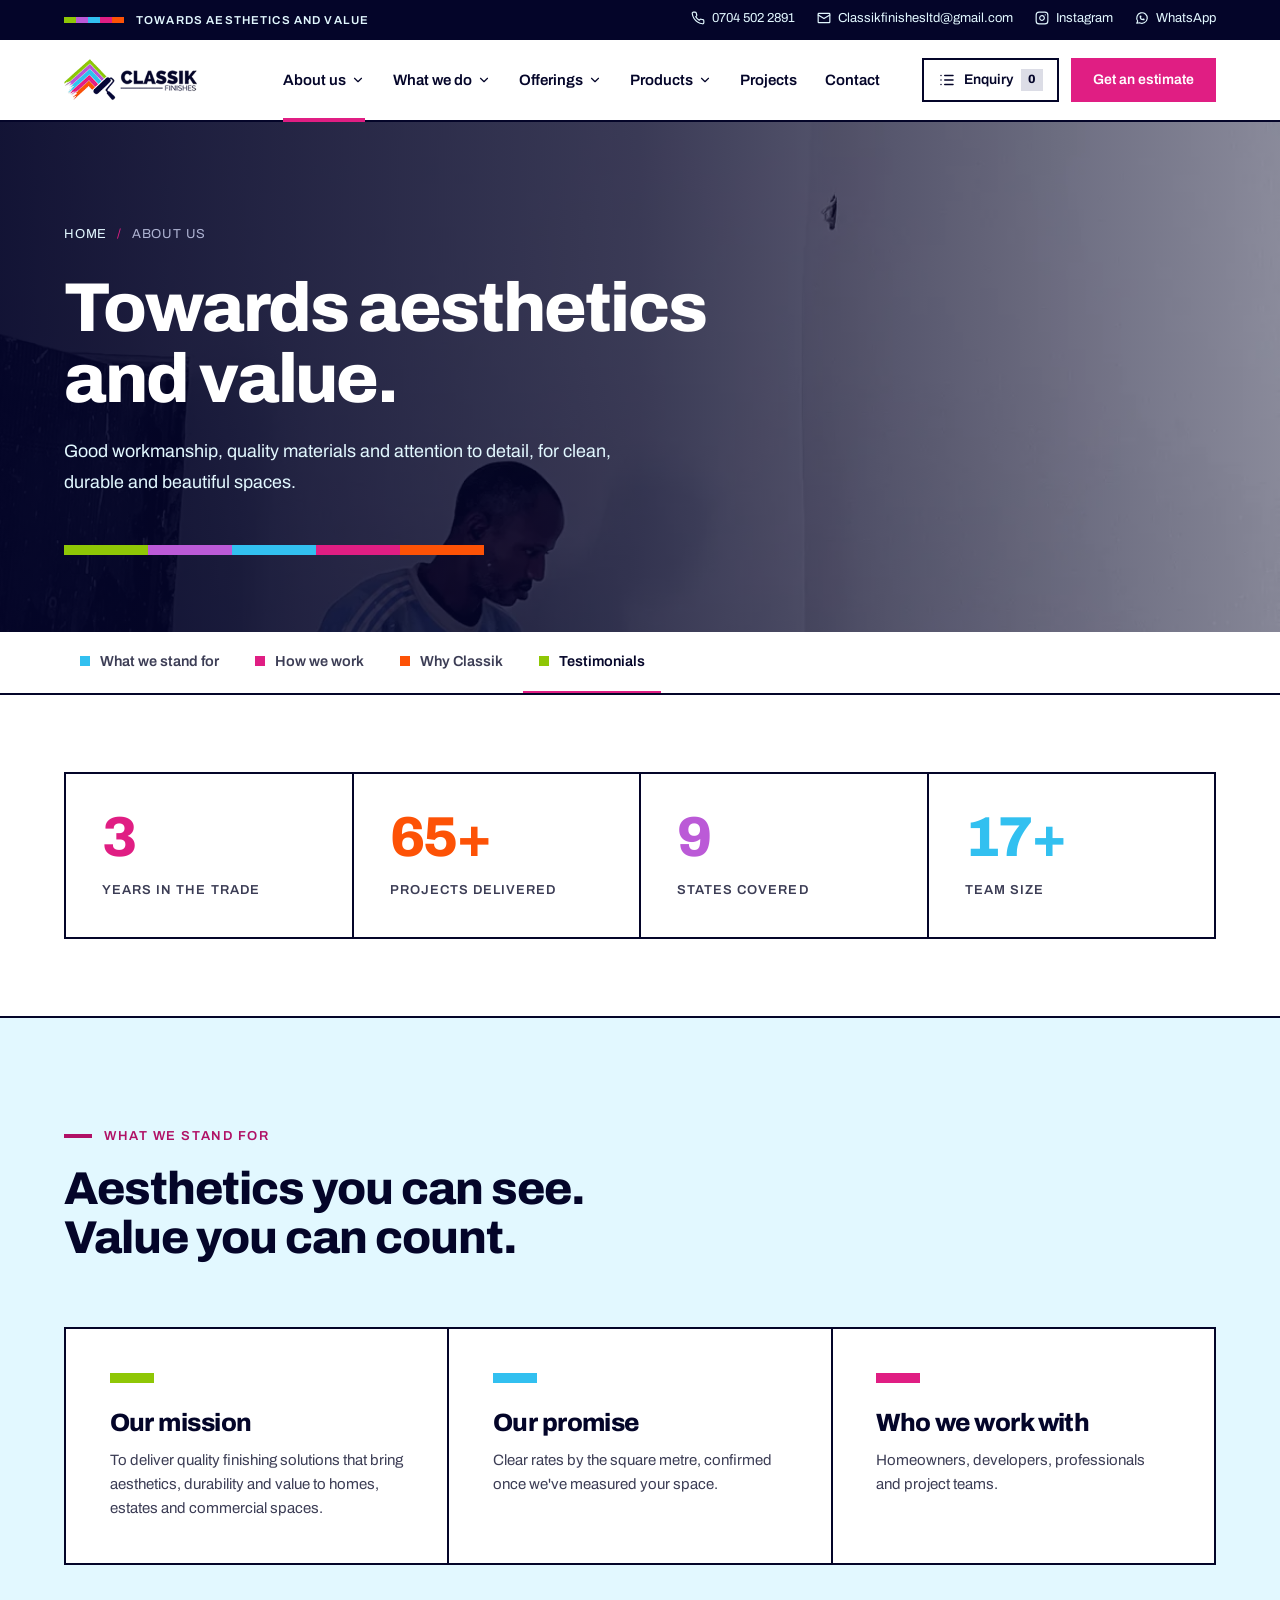
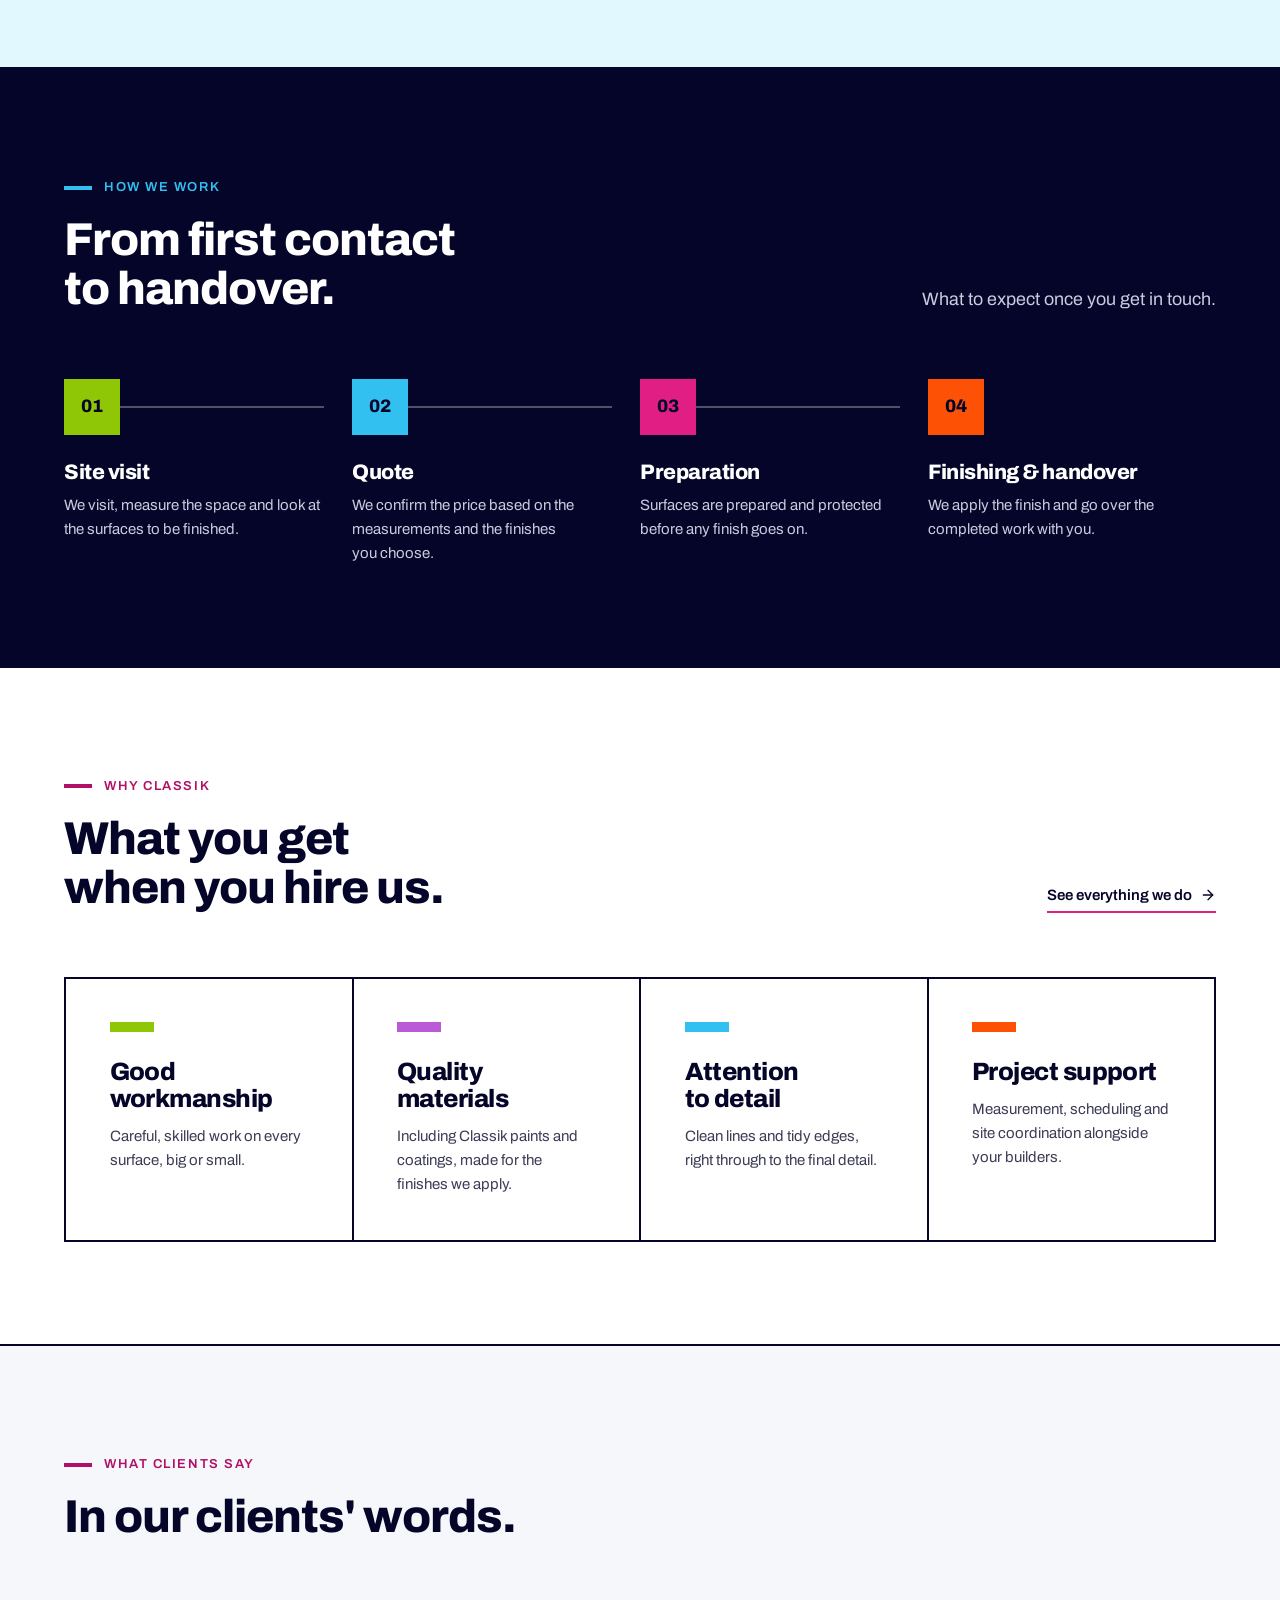
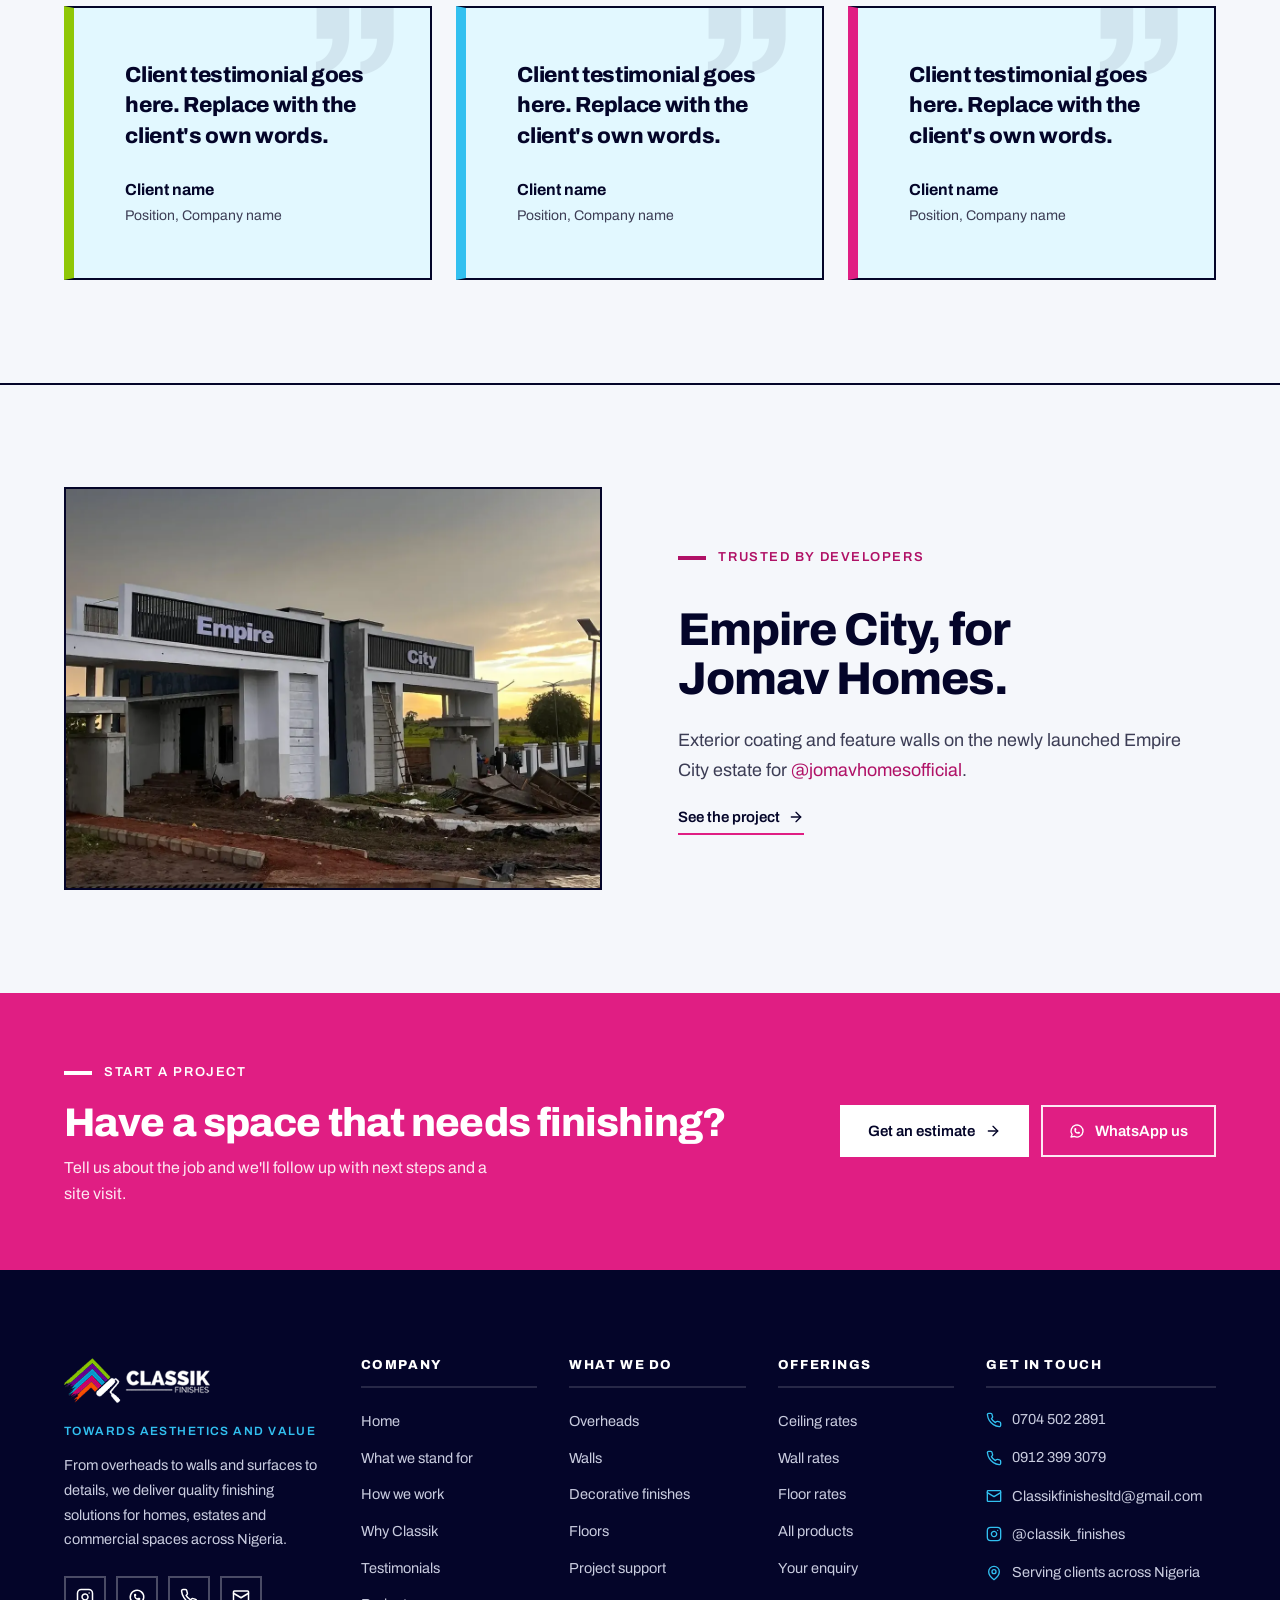
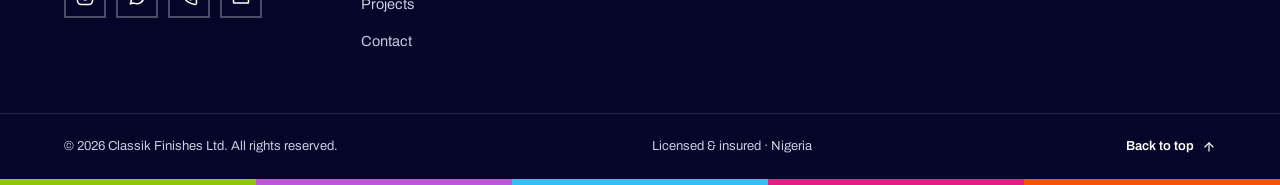
==== commit 6d99a71e: "Rework homepage about/what-we-do/offerings, trim About, add testimonials - Homepage "Who we are" car" ====
--- a/about/index.html
+++ b/about/index.html
@@ -32,29 +32,14 @@
 
   <nav class="subnav" data-subnav aria-label="On this page">
     <div class="container"><ul>
-      <li><a href="#story"><span class="dot" style="background:#8FC706"></span>Our story</a></li>
       <li><a href="#values"><span class="dot" style="background:#32C0F0"></span>What we stand for</a></li>
       <li><a href="#process"><span class="dot" style="background:#E01E83"></span>How we work</a></li>
       <li><a href="#why"><span class="dot" style="background:#FD5206"></span>Why Classik</a></li>
+      <li><a href="#testimonials"><span class="dot" style="background:#8FC706"></span>Testimonials</a></li>
     </ul></div>
   </nav>
 
-  <section class="section" id="story">
-    <div class="container split">
-      <div class="split-body reveal">
-        <p class="eyebrow">Our story</p>
-        <h2 class="h-2">Finishing, done well.</h2>
-        <p class="lead">Classik Finishes is a professional finishing brand providing quality solutions for walls, ceilings, floors, and interiors. We combine good workmanship, quality materials, and attention to detail to create clean, durable, and beautiful spaces.</p>
-        <p class="lead">From the first coat to the final detail, we focus on doing every project well. We work with homeowners, developers, professionals, and project teams to deliver finishes that improve spaces and add lasting value.</p>
-      </div>
-      <div class="framed reveal">
-        <img src="../assets/img/pop-ceiling-install.webp" alt="A Classik Finishes crew member casting a stepped POP ceiling" style="aspect-ratio:4/5">
-        <p class="framed-badge"><strong>65+</strong>Projects delivered</p>
-      </div>
-    </div>
-  </section>
-
-  <section class="section-tight" style="padding-top:0">
+  <section class="section-tight">
     <div class="container">
       <div class="stats reveal-stagger" data-render="stats"></div>
     </div>
@@ -113,7 +98,7 @@
   </section>
 
   <!-- Testimonials: hidden until entries are added to CF.testimonials in assets/js/data.js -->
-  <section class="section section-soft" data-render="testimonials" hidden style="border-top:2px solid var(--ink)">
+  <section class="section section-soft" id="testimonials" data-render="testimonials" hidden style="border-top:2px solid var(--ink)">
     <div class="container">
       <div class="section-head reveal">
         <div>
--- a/assets/css/site.css
+++ b/assets/css/site.css
@@ -326,26 +326,22 @@
 .framed-badge strong { display: block; font-size: 30px; letter-spacing: -.02em; text-transform: none; color: var(--cyan); }
 @media (max-width: 900px) { .framed::before { inset: 12px -10px -12px 12px; } }
 
-/* ---------- Business / capability cards (home) ---------- */
-.biz-grid { display: grid; grid-template-columns: repeat(6, minmax(0, 1fr)); gap: clamp(14px, 1.6vw, 20px); }
-.biz-card { grid-column: span 2; position: relative; display: flex; flex-direction: column; justify-content: flex-end; min-height: 440px; overflow: hidden; color: #fff; background: var(--ink); isolation: isolate; }
-.biz-card:nth-child(4), .biz-card:nth-child(5) { grid-column: span 3; min-height: 380px; }
-.biz-card img { position: absolute; inset: 0; width: 100%; height: 100%; object-fit: cover; z-index: -2; transition: transform 700ms var(--ease); }
-.biz-card::before { content: ""; position: absolute; inset: 0; z-index: -1; background: linear-gradient(180deg, rgba(4,5,41,.05) 20%, rgba(4,5,41,.92) 100%); transition: background 300ms ease; }
-.biz-card::after { content: ""; position: absolute; left: 0; right: 0; top: 0; height: 6px; background: var(--c, var(--pink)); }
-.biz-card:hover img, .biz-card:focus-visible img { transform: scale(1.06); }
-.biz-card:hover::before { background: linear-gradient(180deg, rgba(4,5,41,.25) 0%, rgba(4,5,41,.95) 100%); }
-.biz-body { padding: clamp(22px, 2.6vw, 32px); }
-.biz-num { display: inline-flex; align-items: center; gap: 10px; font-size: 12.5px; font-weight: 700; letter-spacing: .12em; text-transform: uppercase; color: #fff; }
-.biz-num::before { content: ""; width: 12px; height: 12px; background: var(--c, var(--pink)); }
-.biz-card h3 { color: #fff; font-size: clamp(22px, 2.2vw, 28px); margin: 10px 0 10px; }
-.biz-card p { color: #E2F8FF; font-size: 14.5px; line-height: 1.6; max-width: 40ch; }
-.biz-more { display: inline-flex; align-items: center; gap: 8px; margin-top: 18px; font-weight: 600; font-size: 14px; color: #fff; }
-.biz-more .icon { transition: transform 200ms ease; }
-.biz-card:hover .biz-more .icon { transform: translateX(4px); }
-.biz-card:hover, .biz-card:focus-visible { color: #fff; }
-@media (max-width: 980px) { .biz-card, .biz-card:nth-child(4), .biz-card:nth-child(5) { grid-column: span 3; min-height: 360px; } .biz-card:nth-child(5) { grid-column: span 6; } }
-@media (max-width: 600px) { .biz-grid { grid-template-columns: 1fr; } .biz-card, .biz-card:nth-child(n) { grid-column: auto; min-height: 320px; } }
+/* ---------- What we do: colour-block cards (home) ---------- */
+.offer-grid { display: grid; grid-template-columns: repeat(2, minmax(0, 1fr)); gap: 2px; background: var(--ink); border: 2px solid var(--ink); }
+.offer-card { position: relative; display: flex; flex-direction: column; justify-content: center; min-height: 210px; padding: clamp(24px, 4vw, 34px) clamp(20px, 4vw, 28px); background: var(--bg); color: var(--fg); transition: transform 260ms ease, box-shadow 260ms ease; }
+.offer-card h3 { font-size: clamp(17px, 1.6vw, 20px); line-height: 1.25; margin-bottom: 8px; color: var(--fg); }
+.offer-card p { font-size: 14.5px; line-height: 1.6; color: var(--sub); max-width: 60ch; }
+.offer-card:hover, .offer-card:focus-visible { transform: translateY(-6px); box-shadow: 0 24px 48px -26px rgba(4,5,41,.6); z-index: 2; color: var(--fg); }
+.offer-card-wide { grid-column: 1 / -1; min-height: 180px; }
+.offer-support { display: flex; align-items: center; gap: 20px; flex-wrap: wrap; padding: 22px 28px; background: #fff; border: 2px solid var(--ink); border-top: 0; color: var(--ink); transition: background 200ms ease; }
+.offer-support:hover { background: var(--pale); color: var(--ink); }
+.offer-support-sw { width: 40px; height: 40px; background: var(--orange); flex-shrink: 0; }
+.offer-support > span:nth-child(2) { flex: 1; min-width: 200px; }
+.offer-support strong { display: block; font-size: 17px; margin-bottom: 4px; }
+.offer-support strong + span { display: block; font-size: 14.5px; color: var(--text-3); }
+.offer-support .icon { color: var(--pink); transition: transform 200ms ease; }
+.offer-support:hover .icon { transform: translateX(4px); }
+@media (max-width: 720px) { .offer-grid { grid-template-columns: 1fr; } }
 
 /* ---------- Rate list (home teaser) ---------- */
 .rate-list { border-top: 2px solid rgba(255,255,255,.9); }
@@ -504,7 +500,7 @@
 .quote-card { margin: 0; border-left-color: var(--c); display: flex; flex-direction: column; justify-content: space-between; }
 .quote-card blockquote { font-size: clamp(18px, 1.7vw, 22px); line-height: 1.4; }
 .quote-card figcaption strong { display: block; color: var(--ink); }
-.quote-card figcaption span { display: block; font-size: 14px; }
+.quote-card figcaption span { display: block; font-size: 14px; margin-top: 2px; }
 
 /* ---------- Contact ---------- */
 .contact-grid { display: grid; grid-template-columns: minmax(0, .9fr) minmax(0, 1.3fr); gap: clamp(32px, 5vw, 72px); align-items: start; }
